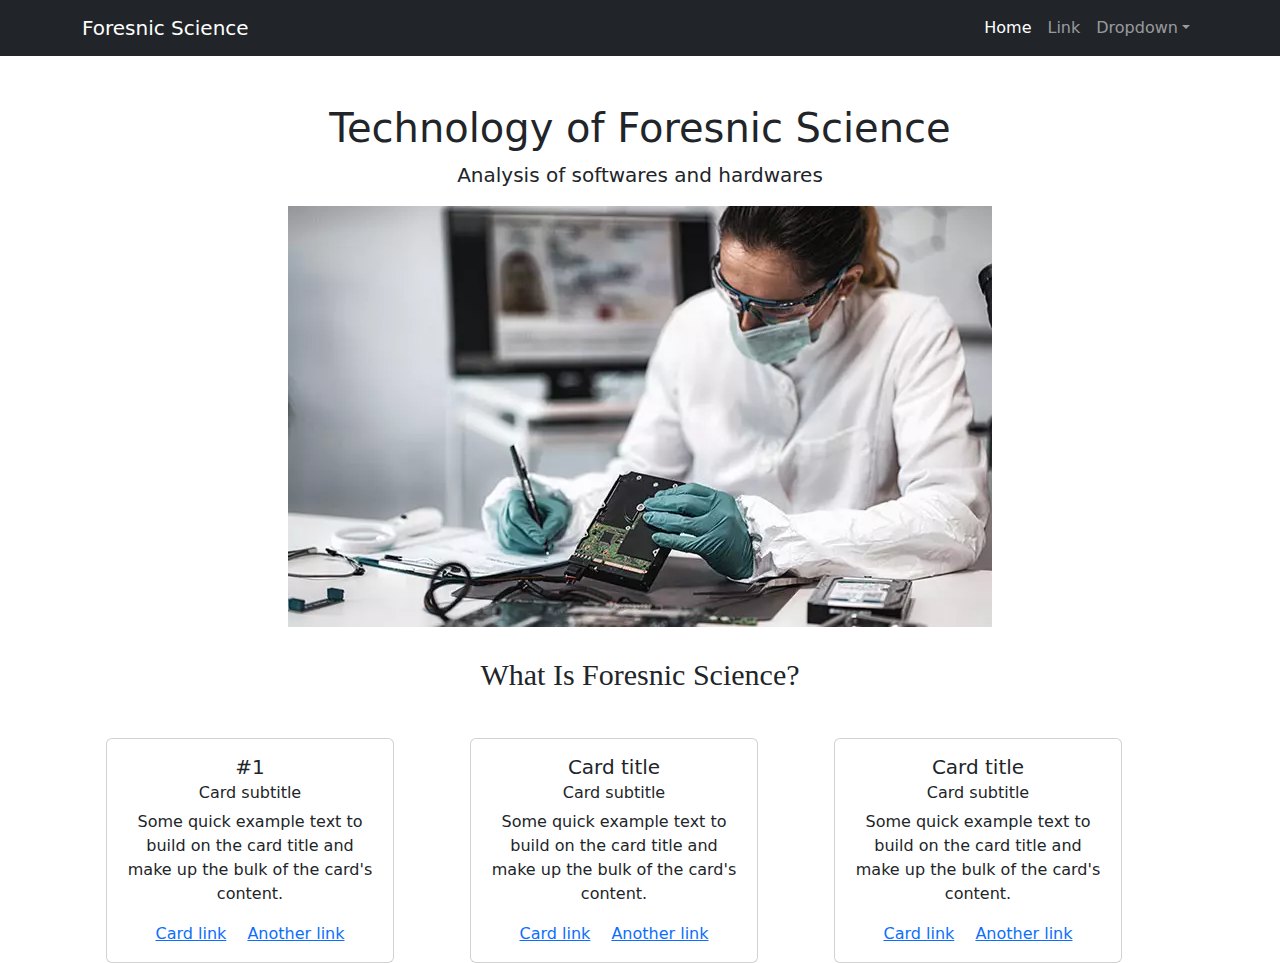
==== prep/startbootstrap-bare-gh-pages-project_page/index.html @ 5be8b62c "cards/img." ====
<!DOCTYPE html>
<html lang="en">
    <head>
        <meta charset="utf-8" />
        <meta name="viewport" content="width=device-width, initial-scale=1, shrink-to-fit=no" />
        <meta name="description" content="" />
        <meta name="author" content="" />
        <title>Technology of foresnic science</title>

        <!-- Favicon-->
        <link rel="icon" type="image/x-icon" href="assets/favicon.ico" />
        <!-- Core theme CSS (includes Bootstrap)-->
        <link href="css/styles.css" rel="stylesheet" />
    </head>
    <body>
        <!-- Responsive navbar-->
        <nav class="navbar navbar-expand-lg navbar-dark bg-dark">
            <div class="container">
                <a class="navbar-brand" href="#">Foresnic Science</a>
                <button class="navbar-toggler" type="button" data-bs-toggle="collapse" data-bs-target="#navbarSupportedContent" aria-controls="navbarSupportedContent" aria-expanded="false" aria-label="Toggle navigation"><span class="navbar-toggler-icon"></span></button>
                <div class="collapse navbar-collapse" id="navbarSupportedContent">
                    <ul class="navbar-nav ms-auto mb-2 mb-lg-0">
                        <li class="nav-item"><a class="nav-link active" aria-current="page" href="#">Home</a></li>
                        <li class="nav-item"><a class="nav-link" href="#">Link</a></li>
                        <li class="nav-item dropdown">
                            <a class="nav-link dropdown-toggle" id="navbarDropdown" href="#" role="button" data-bs-toggle="dropdown" aria-expanded="false">Dropdown</a>
                            <ul class="dropdown-menu dropdown-menu-end" aria-labelledby="navbarDropdown">
                                <li><a class="dropdown-item" href="#">Action</a></li>
                                <li><a class="dropdown-item" href="#">Another action</a></li>
                                <li><hr class="dropdown-divider" /></li>
                                <li><a class="dropdown-item" href="#">Something else here</a></li>
                            </ul>
                        </li>
                    </ul>
                </div>
            </div>
        </nav>




        <!-- Page content-->
        <div class="container">
            <div class="text-center mt-5">
                <h1 class="TITLE">Technology of Foresnic Science</h1>
                <p class="lead">Analysis of softwares and hardwares</p>
                 <!--Content-->
    <img class="ScienceImage1" src= "assets/sciencce1.webp" alt="science">

    <p class="Context">What Is Foresnic Science?</p>
                     <div class="container-fluid">
                        <div class="container">
                            <div class="row">

                                <div class="col-md-4">
                                        <!--card1-->
                                    <div class="card" style="width: 18rem;">
                                        <div class="card-body">
                                          <h5 class="card-title">#1</h5>
                                          <h6 class="card-subtitle mb-2 text-body-secondary">Card subtitle</h6>
                                          <p class="card-text">Some quick example text to build on the card title and make up the bulk of the card's content.</p>
                                          <a href="#" class="card-link">Card link</a>
                                          <a href="#" class="card-link">Another link</a>
                                        </div>
                                      </div>
                                </div class="col-md-4">

                                <div class="col-md-4">
                                    <!--card2-->
                                <div class="card" style="width: 18rem;">
                                    <div class="card-body">
                                      <h5 class="card-title">Card title</h5>
                                      <h6 class="card-subtitle mb-2 text-body-secondary">Card subtitle</h6>
                                      <p class="card-text">Some quick example text to build on the card title and make up the bulk of the card's content.</p>
                                      <a href="#" class="card-link">Card link</a>
                                      <a href="#" class="card-link">Another link</a>
                                    </div>
                                  </div>
                            </div class="col-md-4">

                            <div class="col-md-4">
                                <!--card3-->
                            <div class="card" style="width: 18rem;">
                                <div class="card-body">
                                  <h5 class="card-title">Card title</h5>
                                  <h6 class="card-subtitle mb-2 text-body-secondary">Card subtitle</h6>
                                  <p class="card-text">Some quick example text to build on the card title and make up the bulk of the card's content.</p>
                                  <a href="#" class="card-link">Card link</a>
                                  <a href="#" class="card-link">Another link</a>
                                </div>
                              </div>
                        </div class="col-md-4">

                            </div class="row">
                        </div class="container">
                     </div class="container-fluid">

            </div>
        </div>
        <!-- Bootstrap core JS-->
        <script src="https://cdn.jsdelivr.net/npm/bootstrap@5.2.3/dist/js/bootstrap.bundle.min.js"></script>
        <!-- Core theme JS-->
        <script src="js/scripts.js"></script>
    </body>
</html>
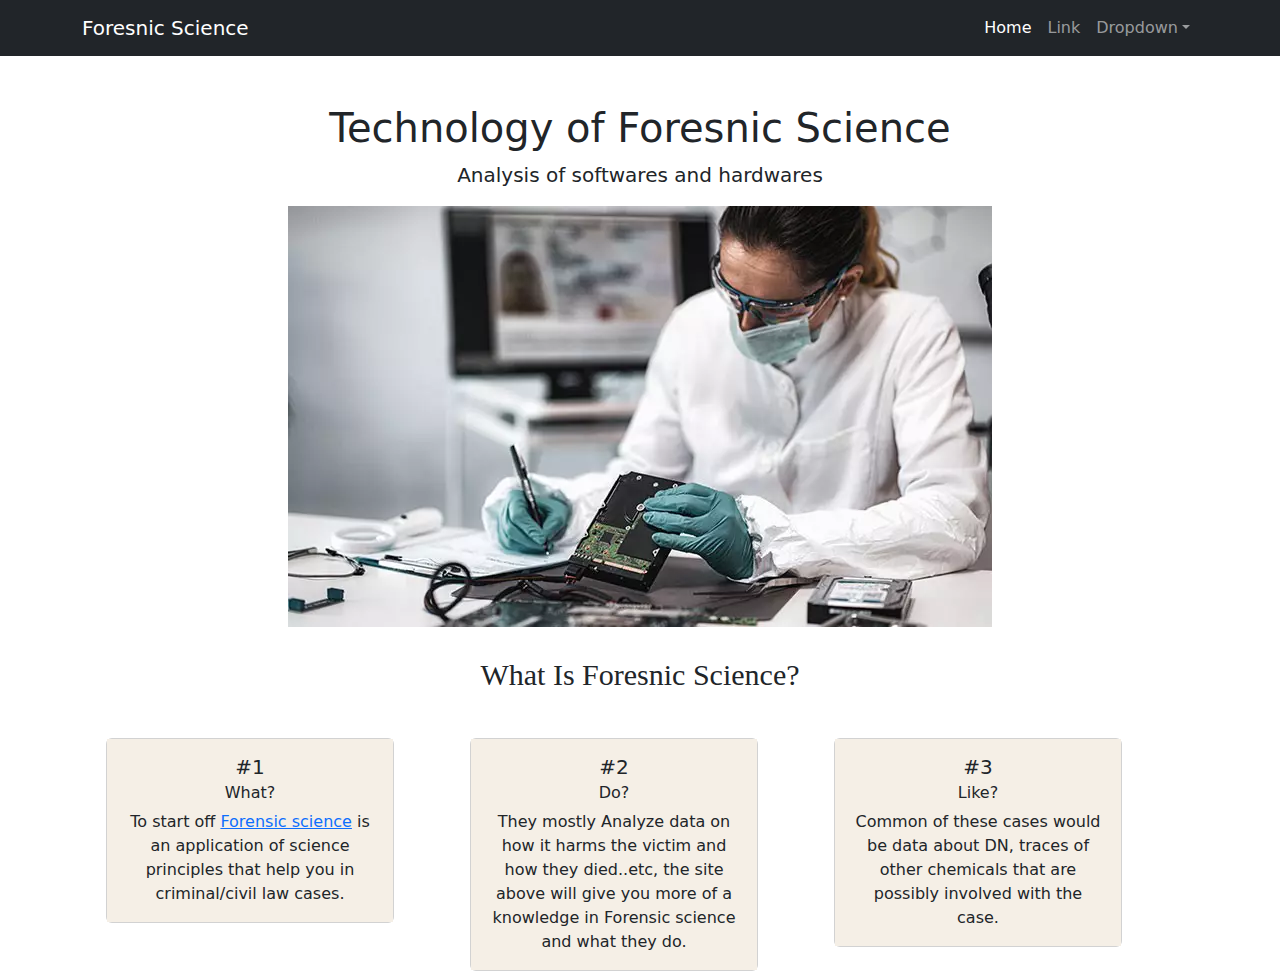
==== commit 814369cf: "cards done." ====
--- a/prep/startbootstrap-bare-gh-pages-project_page/index.html
+++ b/prep/startbootstrap-bare-gh-pages-project_page/index.html
@@ -57,10 +57,9 @@
                                     <div class="card" style="width: 18rem;">
                                         <div class="card-body">
                                           <h5 class="card-title">#1</h5>
-                                          <h6 class="card-subtitle mb-2 text-body-secondary">Card subtitle</h6>
-                                          <p class="card-text">Some quick example text to build on the card title and make up the bulk of the card's content.</p>
-                                          <a href="#" class="card-link">Card link</a>
-                                          <a href="#" class="card-link">Another link</a>
+                                          <h6 class="card-subtitle mb-2 text-body-secondary">What?</h6>
+                                          <p class="card-text">To start off <a href="https://www.justice.gov/olp/forensic-science#:~:text=of%20Professional%20Responsibility-,About,an%20innocent%20person%20from%20suspicion" class="Foresnic science-link">Forensic science</a> is an application of science principles that help you in criminal/civil law cases.
+                                          </p>
                                         </div>
                                       </div>
                                 </div class="col-md-4">
@@ -69,11 +68,12 @@
                                     <!--card2-->
                                 <div class="card" style="width: 18rem;">
                                     <div class="card-body">
-                                      <h5 class="card-title">Card title</h5>
-                                      <h6 class="card-subtitle mb-2 text-body-secondary">Card subtitle</h6>
-                                      <p class="card-text">Some quick example text to build on the card title and make up the bulk of the card's content.</p>
-                                      <a href="#" class="card-link">Card link</a>
-                                      <a href="#" class="card-link">Another link</a>
+                                      <h5 class="card-title">#2</h5>
+                                      <h6 class="card-subtitle mb-2 text-body-secondary">Do?</h6>
+
+                                      <p class="card-text">They mostly Analyze data on how it harms the victim and how they died..etc, the site above will give you more of a knowledge in Forensic science and what they do.
+                                      </p>
+
                                     </div>
                                   </div>
                             </div class="col-md-4">
@@ -82,11 +82,11 @@
                                 <!--card3-->
                             <div class="card" style="width: 18rem;">
                                 <div class="card-body">
-                                  <h5 class="card-title">Card title</h5>
-                                  <h6 class="card-subtitle mb-2 text-body-secondary">Card subtitle</h6>
-                                  <p class="card-text">Some quick example text to build on the card title and make up the bulk of the card's content.</p>
-                                  <a href="#" class="card-link">Card link</a>
-                                  <a href="#" class="card-link">Another link</a>
+                                  <h5 class="card-title">#3</h5>
+                                  <h6 class="card-subtitle mb-2 text-body-secondary">Like?</h6>
+                                  <p class="card-text">Common of these cases would be data about DN, traces of other chemicals that are possibly involved with the case.
+                                  </p>
+
                                 </div>
                               </div>
                         </div class="col-md-4">
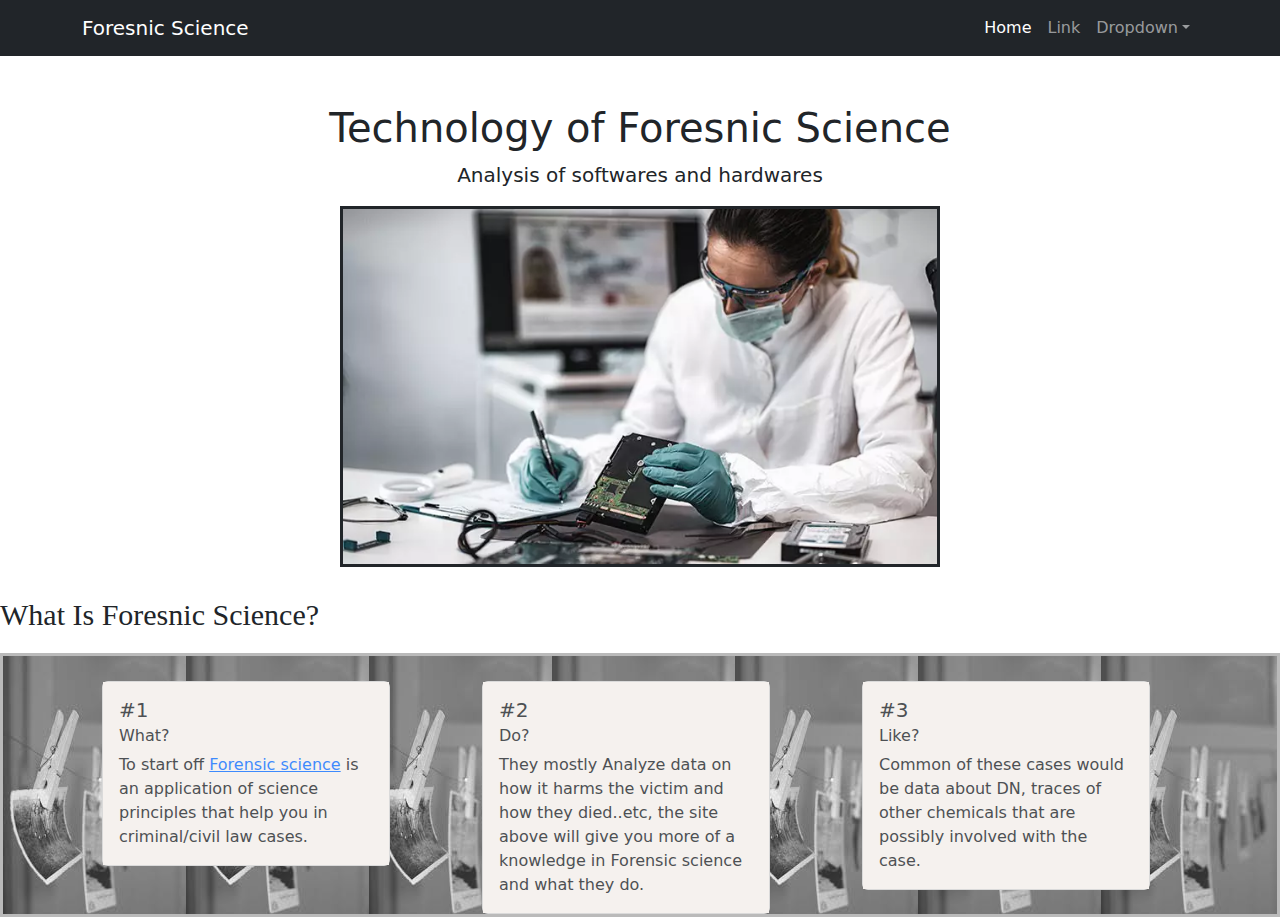
==== commit 7d360f01: "little mixes." ====
--- a/prep/startbootstrap-bare-gh-pages-project_page/index.html
+++ b/prep/startbootstrap-bare-gh-pages-project_page/index.html
@@ -40,19 +40,26 @@
 
 
         <!-- Page content-->
-        <div class="container">
-            <div class="text-center mt-5">
-                <h1 class="TITLE">Technology of Foresnic Science</h1>
-                <p class="lead">Analysis of softwares and hardwares</p>
-                 <!--Content-->
-    <img class="ScienceImage1" src= "assets/sciencce1.webp" alt="science">
+<div class="container">
+    <div class="text-center mt-5">
 
+        <h1 class="TITLE">Technology of Foresnic Science</h1>
+        <p class="lead">Analysis of softwares and hardwares</p>
+           <div class= "title-Image">
+              <img class="ScienceImage1" src= "assets/sciencce1.webp" alt="science">
+           </div>
+
+    </div>
+</div>
+        </div>
     <p class="Context">What Is Foresnic Science?</p>
-                     <div class="container-fluid">
+
+    <!--Content-->
+                     <div class="container-fluid1">
                         <div class="container">
                             <div class="row">
+                                <div class="col-md-4">
 
-                                <div class="col-md-4">
                                         <!--card1-->
                                     <div class="card" style="width: 18rem;">
                                         <div class="card-body">
@@ -64,6 +71,7 @@
                                       </div>
                                 </div class="col-md-4">
 
+
                                 <div class="col-md-4">
                                     <!--card2-->
                                 <div class="card" style="width: 18rem;">
@@ -73,9 +81,9 @@
 
                                       <p class="card-text">They mostly Analyze data on how it harms the victim and how they died..etc, the site above will give you more of a knowledge in Forensic science and what they do.
                                       </p>
-
                                     </div>
                                   </div>
+
                             </div class="col-md-4">
 
                             <div class="col-md-4">
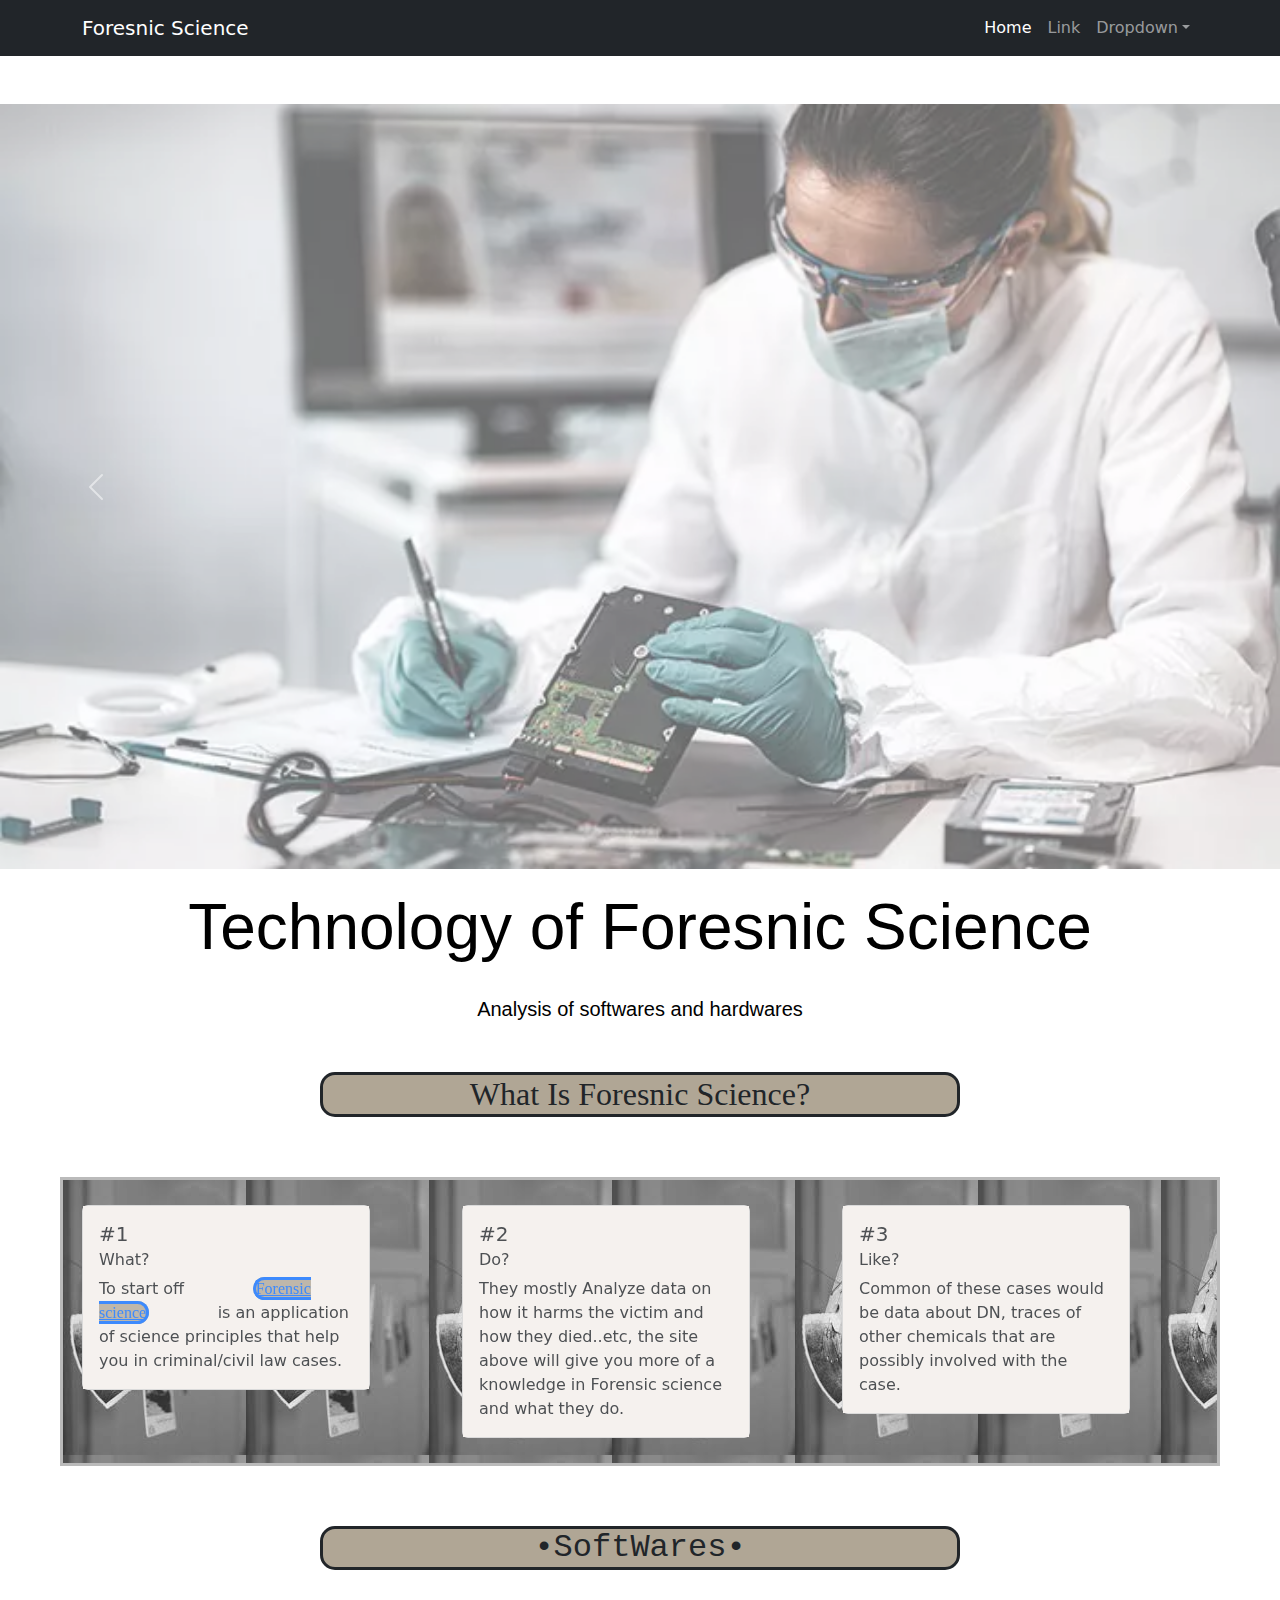
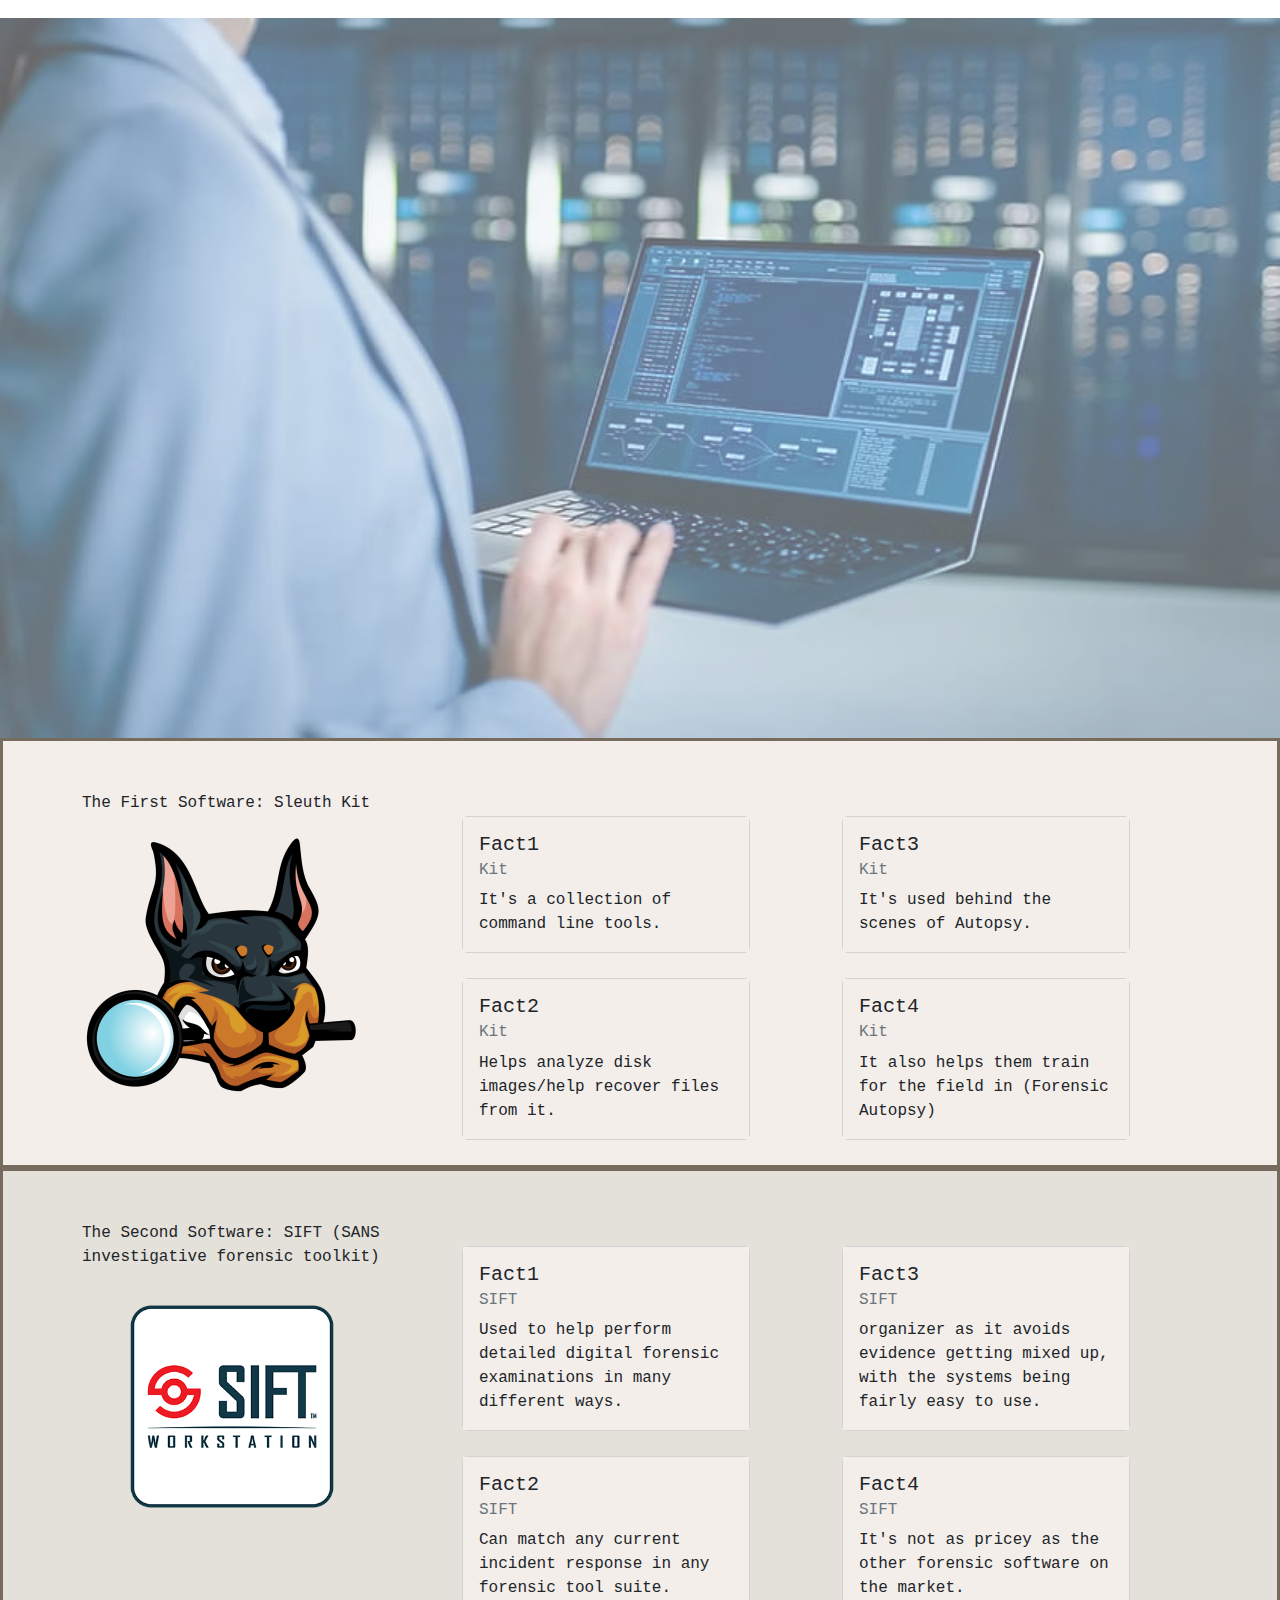
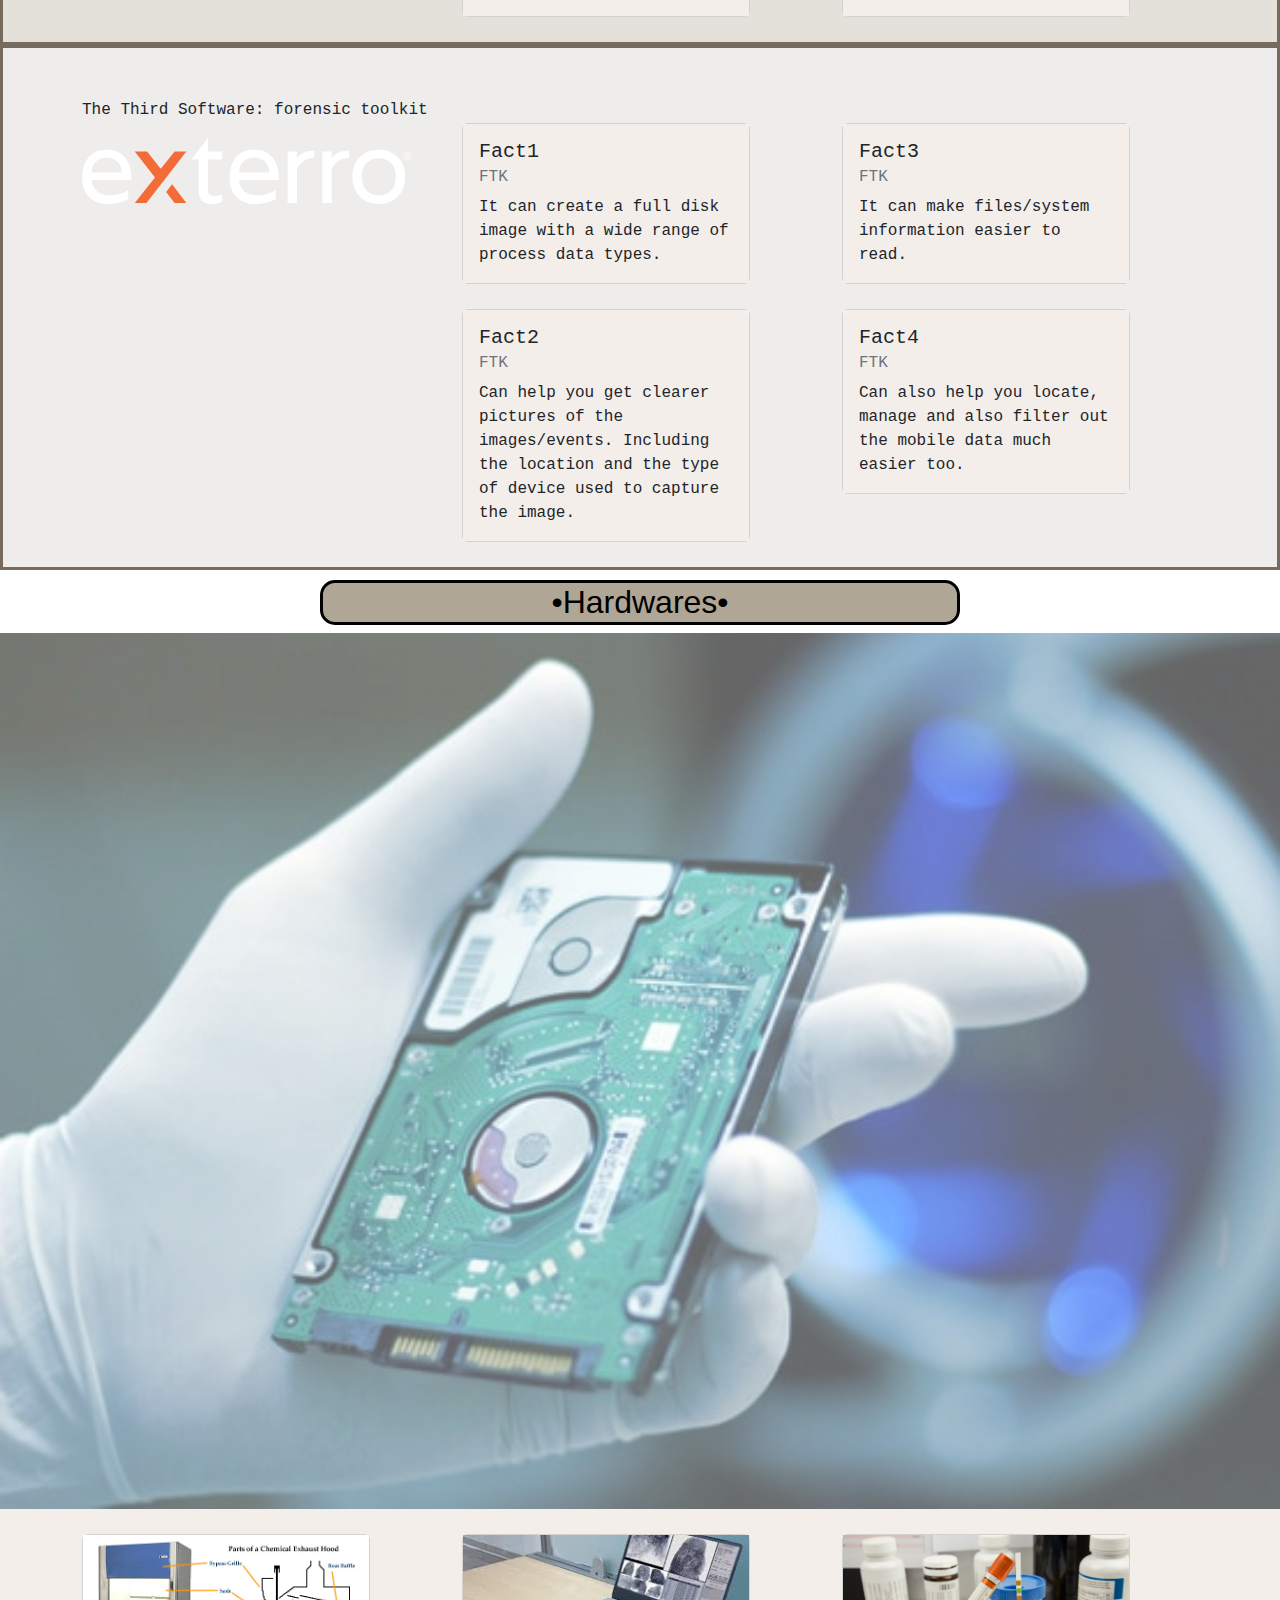
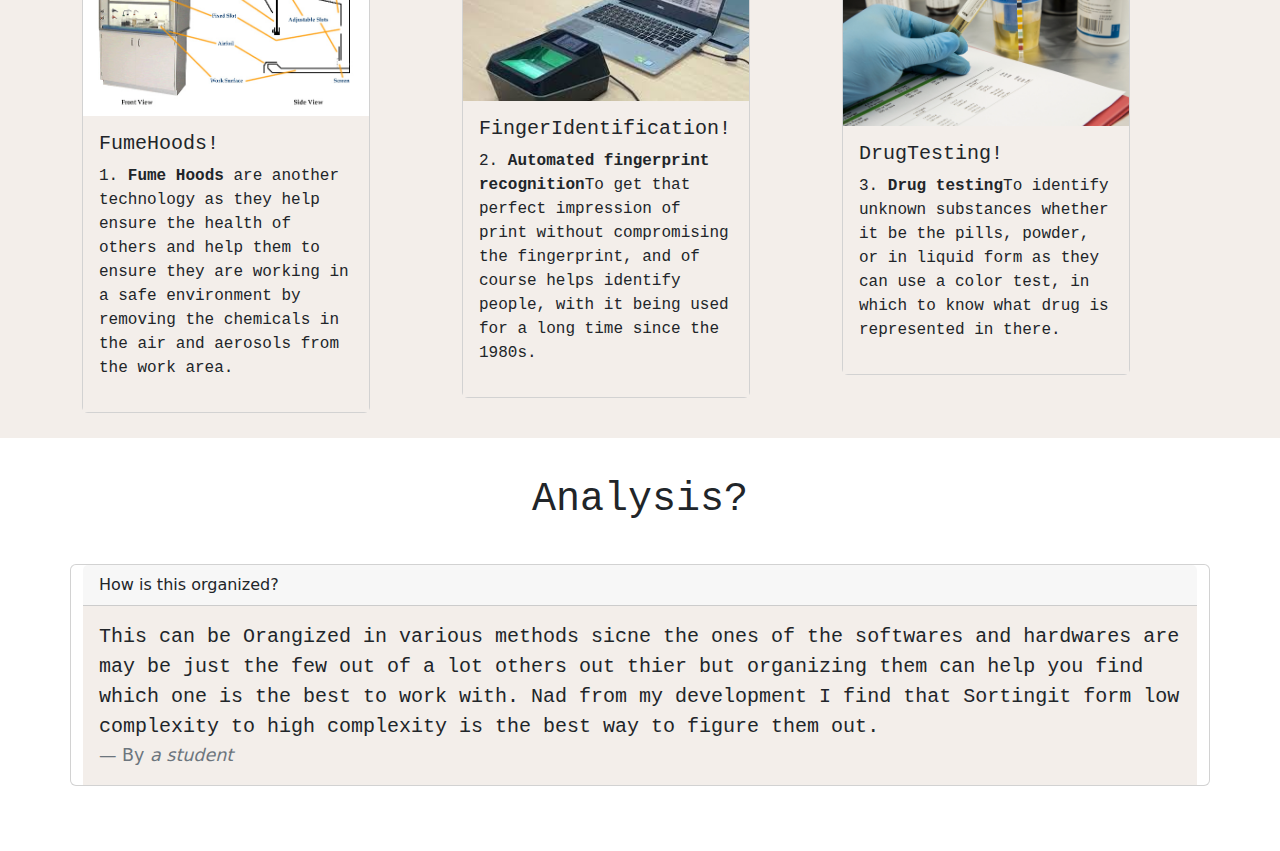
==== commit bbe6f3cf: "finished?" ====
--- a/prep/startbootstrap-bare-gh-pages-project_page/index.html
+++ b/prep/startbootstrap-bare-gh-pages-project_page/index.html
@@ -5,8 +5,6 @@
         <meta name="viewport" content="width=device-width, initial-scale=1, shrink-to-fit=no" />
         <meta name="description" content="" />
         <meta name="author" content="" />
-        <title>Technology of foresnic science</title>
-
         <!-- Favicon-->
         <link rel="icon" type="image/x-icon" href="assets/favicon.ico" />
         <!-- Core theme CSS (includes Bootstrap)-->
@@ -25,8 +23,8 @@
                         <li class="nav-item dropdown">
                             <a class="nav-link dropdown-toggle" id="navbarDropdown" href="#" role="button" data-bs-toggle="dropdown" aria-expanded="false">Dropdown</a>
                             <ul class="dropdown-menu dropdown-menu-end" aria-labelledby="navbarDropdown">
-                                <li><a class="dropdown-item" href="#">Action</a></li>
-                                <li><a class="dropdown-item" href="#">Another action</a></li>
+                                <li><a class="dropdown-item" href="#soft/hardware">Soft/Hardware</a></li>
+                                <li><a class="dropdown-item" href="#DO?">Context</a></li>
                                 <li><hr class="dropdown-divider" /></li>
                                 <li><a class="dropdown-item" href="#">Something else here</a></li>
                             </ul>
@@ -36,24 +34,45 @@
             </div>
         </nav>
 
-
-
-
         <!-- Page content-->
-<div class="container">
-    <div class="text-center mt-5">
-
-        <h1 class="TITLE">Technology of Foresnic Science</h1>
+
+  <!--Image-->
+  <div class="text-center mt-5">
+
+    <div id="carouselExampleInterval" class="carousel slide" data-bs-ride="carousel">
+        <div class="carousel-inner">
+          <div class="carousel-item active" data-bs-interval="10000">
+            <img src="assets/sciencce1.webp" class="image1111" alt="science1">
+          </div>
+          <div class="carousel-item" data-bs-interval="2000">
+            <img src="assets/evidence.png" class="image1111" alt="evidence">
+          </div>
+          <div class="carousel-item">
+            <img src="assets/tools.png" class="image1111" alt="tools">
+          </div>
+        </div>
+        <button class="carousel-control-prev" type="button" data-bs-target="#carouselExampleInterval" data-bs-slide="prev">
+          <span class="carousel-control-prev-icon" aria-hidden="true"></span>
+          <span class="visually-hidden">Previous</span>
+        </button>
+        <button class="carousel-control-next" type="button" data-bs-target="#carouselExampleInterval" data-bs-slide="next">
+          <span class="carousel-control-next-icon" aria-hidden="true"></span>
+          <span class="visually-hidden">Next</span>
+        </button>
+      </div>
+</div class="text-center mt-5">
+
+<div class="container-fluid0.11">
+  <div class="container">
+        <h1 style="font-size:5vw" class="TITLE">Technology of Foresnic Science</h1>
         <p class="lead">Analysis of softwares and hardwares</p>
-           <div class= "title-Image">
-              <img class="ScienceImage1" src= "assets/sciencce1.webp" alt="science">
-           </div>
-
-    </div>
-</div>
-        </div>
-    <p class="Context">What Is Foresnic Science?</p>
-
+  </div class="container">
+</div class="container-fluid0.11">
+
+
+<div class="text-center mt-5">
+   <h2 class="Foresnic" id="DO?" >What Is Foresnic Science?</h2>
+</div class="text-center mt-5">
     <!--Content-->
                      <div class="container-fluid1">
                         <div class="container">
@@ -94,17 +113,241 @@
                                   <h6 class="card-subtitle mb-2 text-body-secondary">Like?</h6>
                                   <p class="card-text">Common of these cases would be data about DN, traces of other chemicals that are possibly involved with the case.
                                   </p>
-
                                 </div>
-                              </div>
+                            </div>
+
                         </div class="col-md-4">
 
-                            </div class="row">
-                        </div class="container">
-                     </div class="container-fluid">
-
-            </div>
-        </div>
+                     </div class="row">
+                </div class="container">
+            </div class="container-fluid1">
+
+<!--Software img slides-->
+<h2 class= "textsoft">•SoftWares•</h2>
+<div class="text-center mt-5">
+  <img src="assets/soft1.avif" class="image222" alt="soft1">
+</div class="text-center mt-5">
+
+<!--Software1-->
+<div class="container-fluid3">
+  <div class="container">
+       <div class="row">
+
+        <div class="col-md-4">
+              <p class="Firstlist">The First Software: Sleuth Kit</p>
+              <img src= "assets/kit.png" alt="Kit" class="Kitpng">
+        </div class="col-md-4">
+
+      <div class="col-md-4">
+        <div class="card" style="width: 18rem;">
+          <div class="card-body">
+            <h5 class="Title" id="CardofSoft" ">Fact1</h5>
+            <h6 class="card-subtitle mb-2 text-muted" id="CardofSoft" >Kit</h6>
+            <p class="card-text" id="CardofSoft" >It's a collection of command line tools.</p>
+          </div>
+        </div>
+
+        <div class="card" style="width: 18rem;">
+          <div class="card-body">
+            <h5 class="Title" id="CardofSoft" ">Fact2</h5>
+            <h6 class="card-subtitle mb-2 text-muted" id="CardofSoft" >Kit</h6>
+            <p class="card-text" id="CardofSoft" >Helps analyze disk images/help recover files from it.</p>
+          </div>
+        </div>
+      </div class="col-md-4">
+<!--Section2-->
+      <div class="col-md-4 id="secondsoft">
+        <div class="card" style="width: 18rem;">
+          <div class="card-body">
+            <h5 class="Title" id="CardofSoft" ">Fact3</h5>
+            <h6 class="card-subtitle mb-2 text-muted" id="CardofSoft" >Kit</h6>
+            <p class="card-text" id="CardofSoft" >It's used behind the scenes of Autopsy.</p>
+          </div>
+        </div>
+
+        <div class="card" style="width: 18rem;">
+          <div class="card-body">
+            <h5 class="Title" id="CardofSoft" ">Fact4</h5>
+            <h6 class="card-subtitle mb-2 text-muted" id="CardofSoft" >Kit</h6>
+            <p class="card-text" id="CardofSoft" >It also helps them train for the field in (Forensic Autopsy)</p>
+          </div>
+        </div>
+      </div class="col-md-4">
+
+
+               </div class="row">
+             </div class="container">
+          </div class="container-fluid3">
+
+<!--Software2-->
+<div class="container-fluid4">
+  <div class="container">
+       <div class="row">
+
+        <div class="col-md-4">
+              <p class="Firstlist">The Second Software: SIFT (SANS investigative forensic toolkit) </p>
+              <img src= "assets/SIFT.png" alt="SIFT" class="SIFTpng">
+        </div class="col-md-4">
+
+      <div class="col-md-4">
+        <div class="card" style="width: 18rem;">
+          <div class="card-body">
+            <h5 class="Title" id="CardofSoft" ">Fact1</h5>
+            <h6 class="card-subtitle mb-2 text-muted" id="CardofSoft" >SIFT</h6>
+            <p class="card-text" id="CardofSoft" >Used to help perform detailed digital forensic examinations in many different ways.</p>
+          </div>
+        </div>
+
+        <div class="card" style="width: 18rem;">
+          <div class="card-body">
+            <h5 class="Title" id="CardofSoft" ">Fact2</h5>
+            <h6 class="card-subtitle mb-2 text-muted" id="CardofSoft" >SIFT</h6>
+            <p class="card-text" id="CardofSoft" >Can match any current incident response in any forensic tool suite.</p>
+          </div>
+        </div>
+      </div class="col-md-4">
+<!--Section2-->
+      <div class="col-md-4 id="secondsoft">
+        <div class="card" style="width: 18rem;">
+          <div class="card-body">
+            <h5 class="Title" id="CardofSoft" ">Fact3</h5>
+            <h6 class="card-subtitle mb-2 text-muted" id="CardofSoft" >SIFT</h6>
+            <p class="card-text" id="CardofSoft" >organizer as it avoids evidence getting mixed up, with the systems being fairly easy to use.</p>
+          </div>
+        </div>
+
+        <div class="card" style="width: 18rem;">
+          <div class="card-body">
+            <h5 class="Title" id="CardofSoft" ">Fact4</h5>
+            <h6 class="card-subtitle mb-2 text-muted" id="CardofSoft" >SIFT</h6>
+            <p class="card-text" id="CardofSoft" >It's not as pricey as the other forensic software on the market.</p>
+          </div>
+        </div>
+      </div class="col-md-4">
+
+
+    </div class="row">
+  </div class="container">
+</div class="container-fluid4">
+
+
+        <!--Software3-->
+<div class="container-fluid5">
+  <div class="container">
+       <div class="row">
+
+        <div class="col-md-4">
+              <p class="Firstlist">The Third Software: forensic toolkit</p>
+              <img src= "assets/FTK.svg" alt="FTK" class="FTKsvg">
+        </div class="col-md-4">
+
+      <div class="col-md-4">
+        <div class="card" style="width: 18rem;">
+          <div class="card-body">
+            <h5 class="Title" id="CardofSoft" ">Fact1</h5>
+            <h6 class="card-subtitle mb-2 text-muted" id="CardofSoft" >FTK</h6>
+            <p class="card-text" id="CardofSoft" >It can create a full disk image with a wide range of process data types.</p>
+          </div>
+        </div>
+
+        <div class="card" style="width: 18rem;">
+          <div class="card-body">
+            <h5 class="Title" id="CardofSoft" ">Fact2</h5>
+            <h6 class="card-subtitle mb-2 text-muted" id="CardofSoft" >FTK</h6>
+            <p class="card-text" id="CardofSoft" >Can help you get clearer pictures of the images/events. Including the location and the type of device used to capture the image.</p>
+          </div>
+        </div>
+      </div class="col-md-4">
+<!--Section2-->
+      <div class="col-md-4 id="secondsoft">
+        <div class="card" style="width: 18rem;">
+          <div class="card-body">
+            <h5 class="Title" id="CardofSoft" ">Fact3</h5>
+            <h6 class="card-subtitle mb-2 text-muted" id="CardofSoft" >FTK</h6>
+            <p class="card-text" id="CardofSoft" >It can make files/system information easier to read.</p>
+          </div>
+        </div>
+
+        <div class="card" style="width: 18rem;">
+          <div class="card-body">
+            <h5 class="Title" id="CardofSoft" ">Fact4</h5>
+            <h6 class="card-subtitle mb-2 text-muted" id="CardofSoft" >FTK</h6>
+            <p class="card-text" id="CardofSoft" >Can also help you locate, manage and also filter out the mobile data much easier too.</p>
+          </div>
+        </div>
+      </div class="col-md-4">
+
+
+    </div class="row">
+  </div class="container">
+</div class="container-fluid5">
+
+<!--Software img slides-->
+<h2 class= "texthard">•Hardwares•</h2>
+<img src= "assets/hard2.jpg" alt="Hard2" class="Hard2">
+
+<div class="container-fluid6">
+  <div class="container">
+       <div class="row">
+
+<div class="col-md-4">
+ <div class="card" style="width: 18rem;">
+  <img src="assets/fume.jpg" class="Imgcard3" alt="fumehoods">
+  <div class="card-body">
+    <h5 class="FumeTXT">FumeHoods!</h5>
+    <p class="FumeTXT">1. <strong>Fume Hoods</strong> are another technology as they help ensure the health of others and help them to ensure they are working in a safe environment by removing the chemicals in the air and aerosols from the work area.</p>
+  </div>
+</div>
+</div class="col-md-4">
+
+<div class="col-md-4">
+  <div class="card" style="width: 18rem;">
+   <img src="assets/finger.jpeg" class="Imgcard3" alt="Finger">
+   <div class="card-body">
+     <h5 class="TXT">FingerIdentification!</h5>
+     <p class="TXT">2. <strong>Automated fingerprint recognition</strong>To get that perfect impression of print without compromising the fingerprint, and of course helps identify people, with it being used for a long time since the 1980s.</p>
+   </div>
+ </div>
+ </div class="col-md-4">
+
+
+ <div class="col-md-4">
+  <div class="card" style="width: 18rem;">
+   <img src="assets/drug.jpeg" class="Imgcard3" alt="Drugimg">
+   <div class="card-body">
+     <h5 class="DrugTXT">DrugTesting!</h5>
+     <p class="DrugTXT">3. <strong>Drug testing</strong>To identify unknown substances whether it be the pills, powder, or in liquid form as they can use a color test, in which to know what drug is represented in there.</p>
+   </div>
+ </div>
+ </div class="col-md-4">
+
+</div class="row">
+</div class="container">
+  </div class="container-fluid6">
+
+  <!--analysis-->
+  <h1 class="Organize">Analysis?</h1>
+
+  <div class="container-fluid7">
+    <div class="container">
+         <div class="row">
+
+  <div class="card">
+    <div class="card-header">
+      How is this organized?
+    </div>
+    <div class="card-body">
+      <blockquote class="blockquote mb-0">
+        <p class="TXTend">This can be Orangized in various methods sicne the ones of the softwares and hardwares are may be just the few out of a lot others out thier but organizing them can help you find which one is the best to work with. Nad from my development I find that Sortingit form low complexity to high complexity is the best way to figure them out.</p>
+        <footer class="blockquote-footer">By <cite title="Source Title">a student</cite></footer>
+      </blockquote>
+    </div>
+  </div>
+
+</div class="row">
+</div class="container">
+  </div class="container-fluid7">
+
         <!-- Bootstrap core JS-->
         <script src="https://cdn.jsdelivr.net/npm/bootstrap@5.2.3/dist/js/bootstrap.bundle.min.js"></script>
         <!-- Core theme JS-->
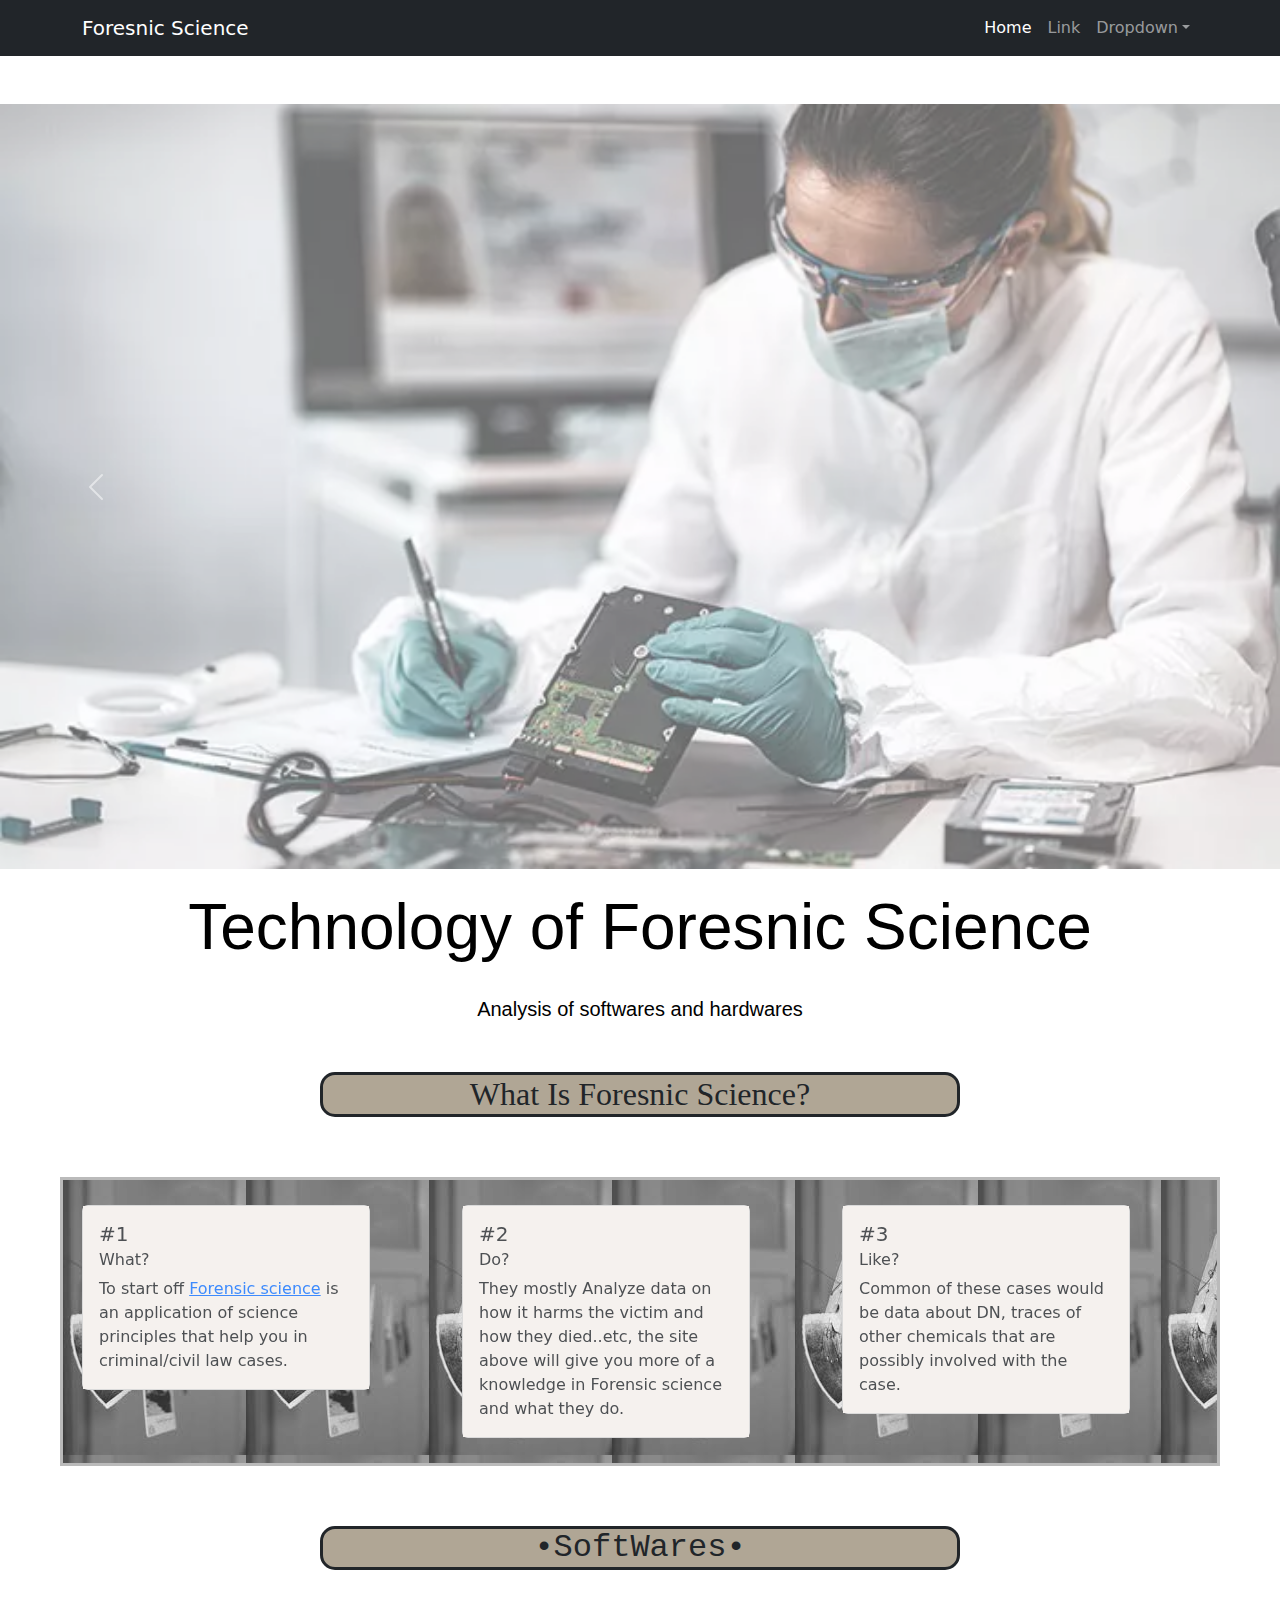
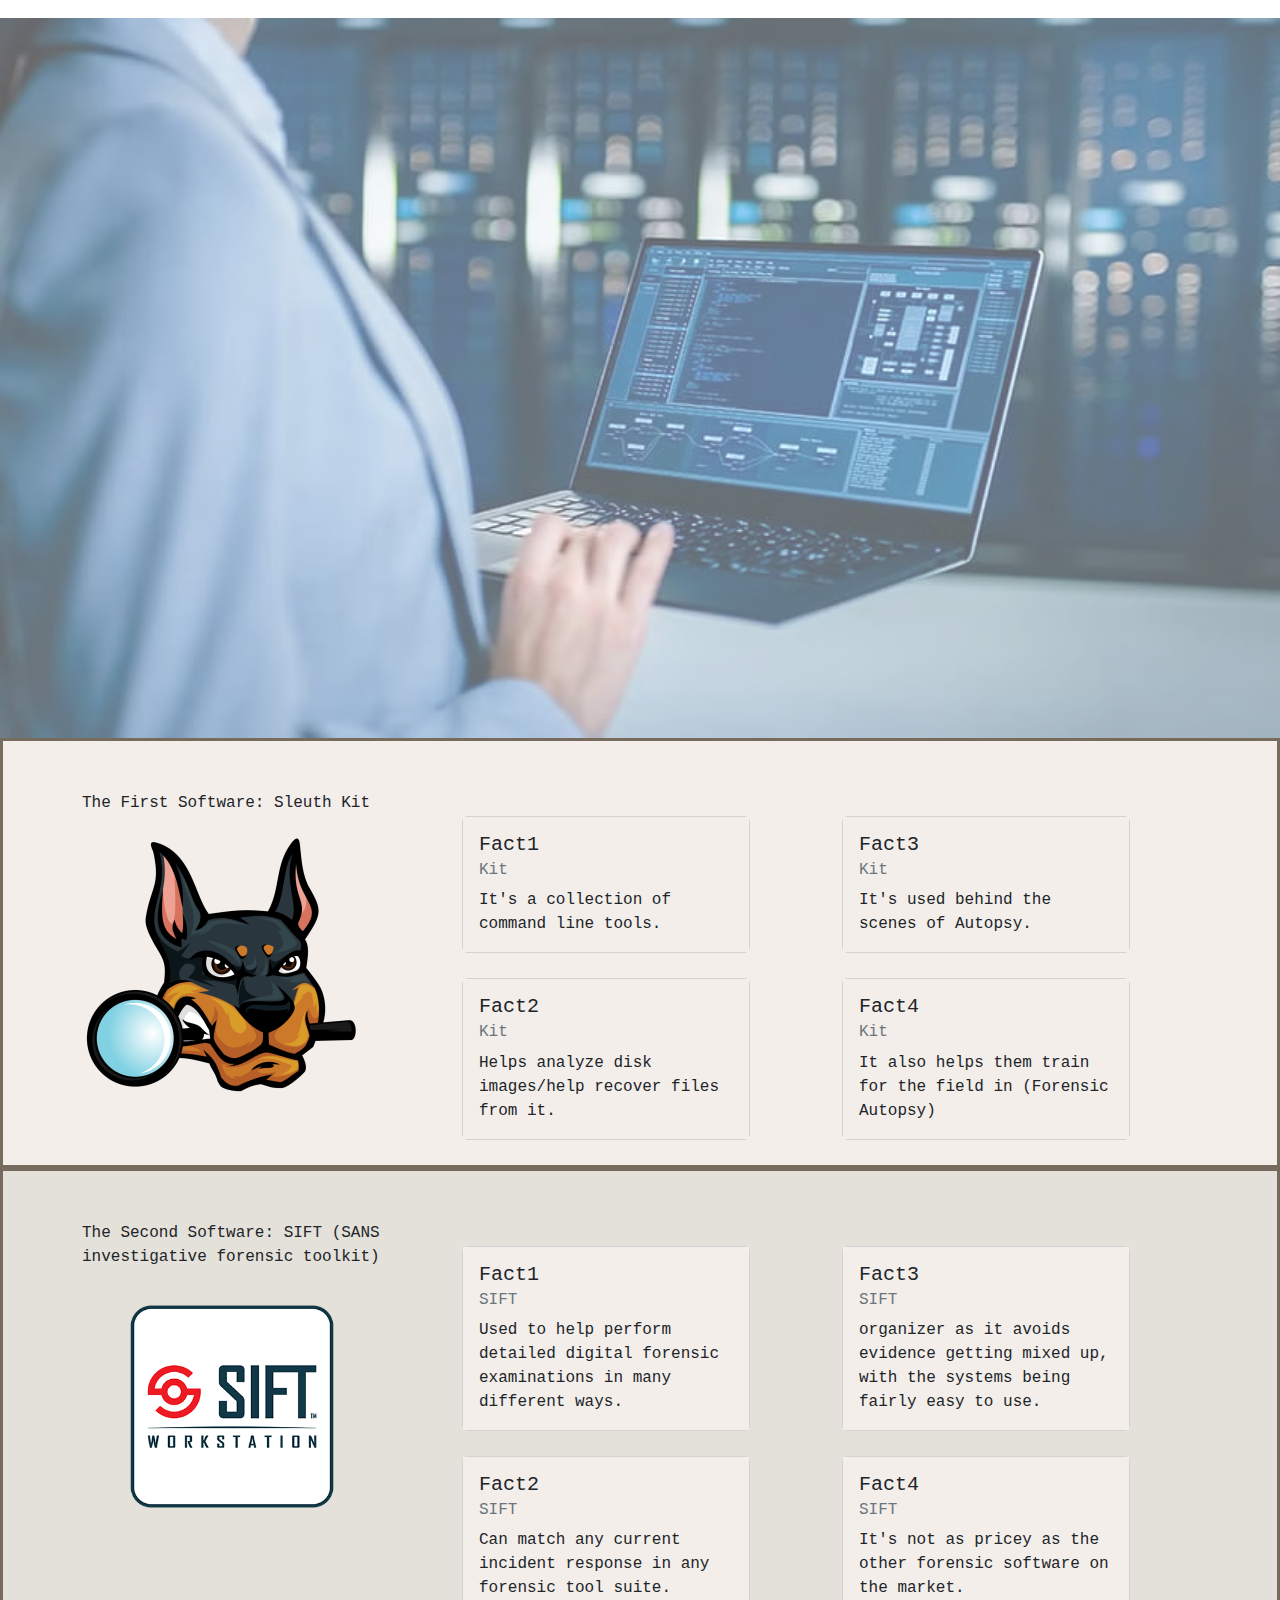
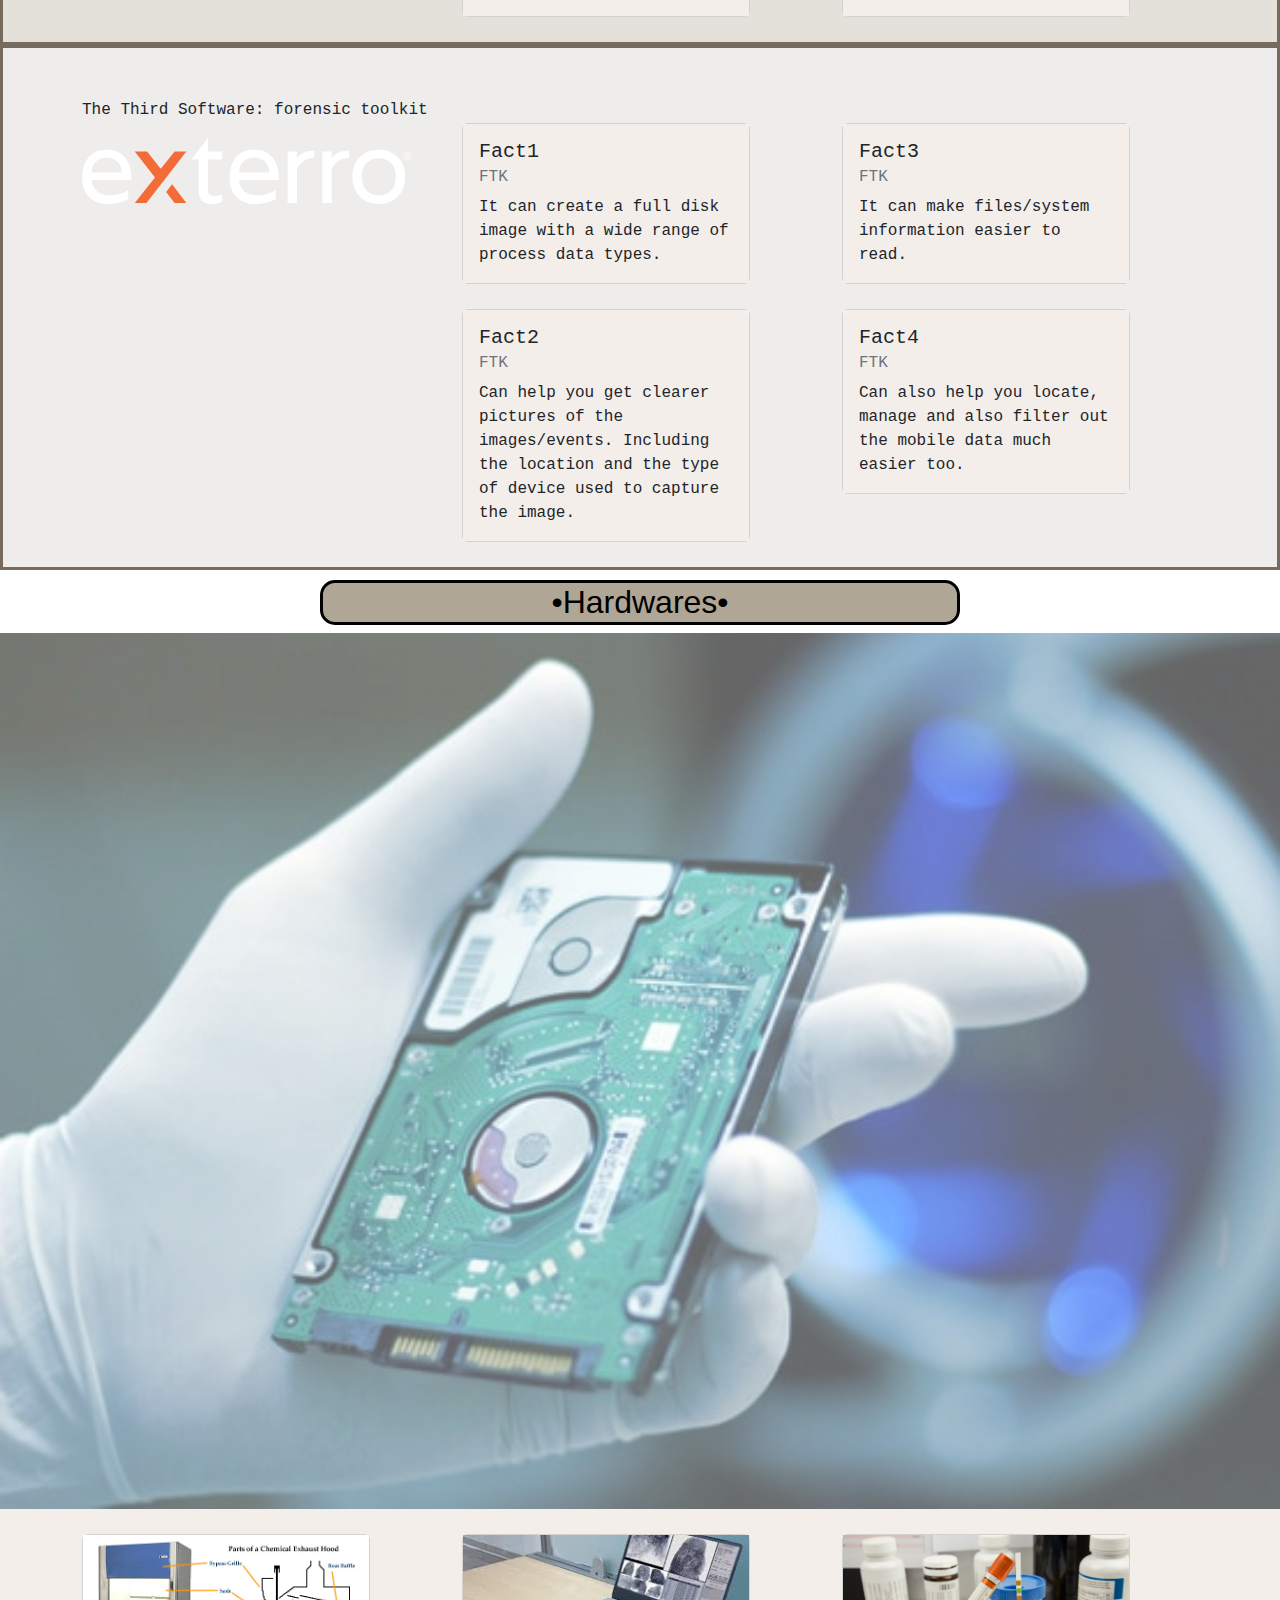
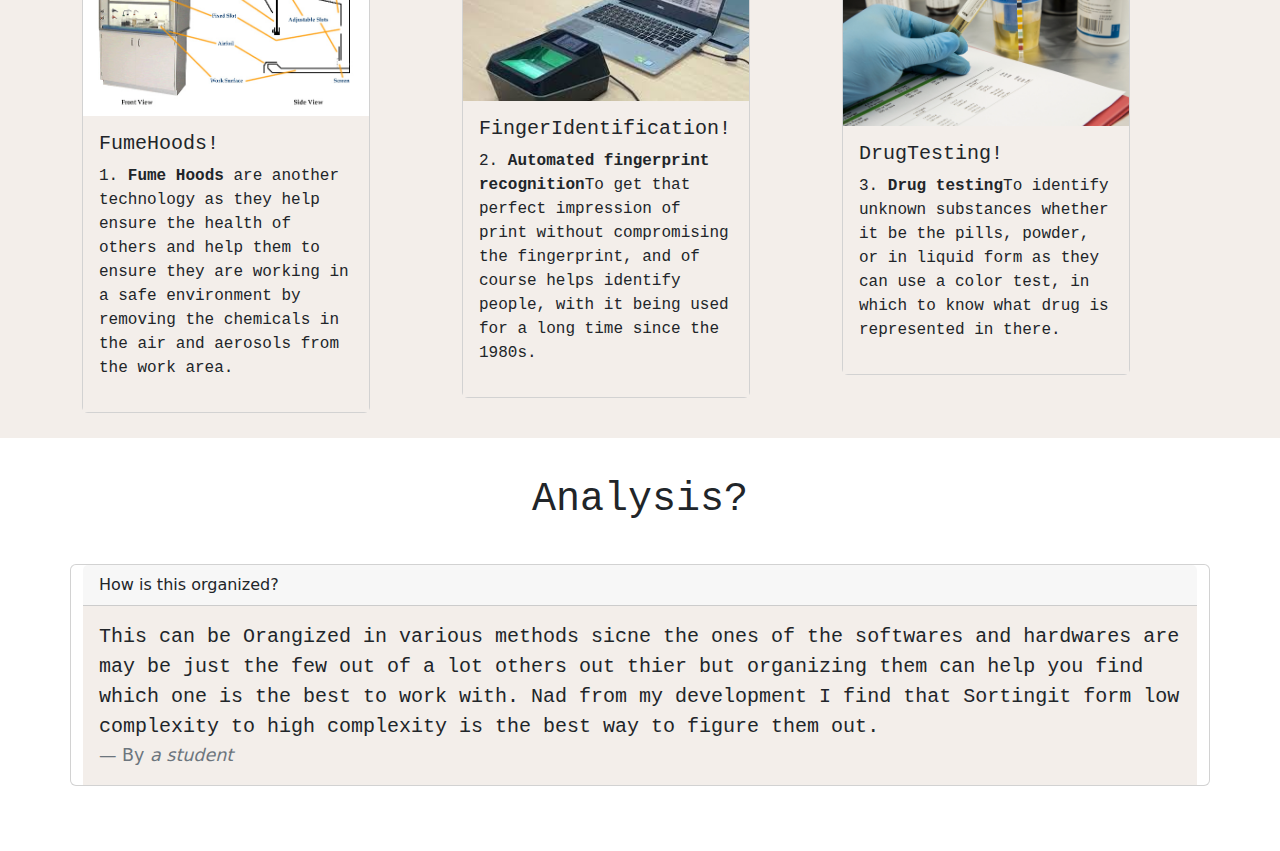
==== commit 60f1bec0: "finished." ====
--- a/prep/startbootstrap-bare-gh-pages-project_page/index.html
+++ b/prep/startbootstrap-bare-gh-pages-project_page/index.html
@@ -6,7 +6,7 @@
         <meta name="description" content="" />
         <meta name="author" content="" />
         <!-- Favicon-->
-        <link rel="icon" type="image/x-icon" href="assets/favicon.ico" />
+        <link rel="icon" type="image/x-icon" href="assets.img/favicon.ico" />
         <!-- Core theme CSS (includes Bootstrap)-->
         <link href="css/styles.css" rel="stylesheet" />
     </head>
@@ -42,13 +42,13 @@
     <div id="carouselExampleInterval" class="carousel slide" data-bs-ride="carousel">
         <div class="carousel-inner">
           <div class="carousel-item active" data-bs-interval="10000">
-            <img src="assets/sciencce1.webp" class="image1111" alt="science1">
+            <img src="assets.img/sciencce1.webp" class="image1111" alt="science1">
           </div>
           <div class="carousel-item" data-bs-interval="2000">
-            <img src="assets/evidence.png" class="image1111" alt="evidence">
+            <img src="assets.img/evidence.png" class="image1111" alt="evidence">
           </div>
           <div class="carousel-item">
-            <img src="assets/tools.png" class="image1111" alt="tools">
+            <img src="assets.img/tools.png" class="image1111" alt="tools">
           </div>
         </div>
         <button class="carousel-control-prev" type="button" data-bs-target="#carouselExampleInterval" data-bs-slide="prev">
@@ -84,7 +84,7 @@
                                         <div class="card-body">
                                           <h5 class="card-title">#1</h5>
                                           <h6 class="card-subtitle mb-2 text-body-secondary">What?</h6>
-                                          <p class="card-text">To start off <a href="https://www.justice.gov/olp/forensic-science#:~:text=of%20Professional%20Responsibility-,About,an%20innocent%20person%20from%20suspicion" class="Foresnic science-link">Forensic science</a> is an application of science principles that help you in criminal/civil law cases.
+                                          <p class="card-text">To start off <a href="https://www.justice.gov/olp/forensic-science#:~:text=of%20Professional%20Responsibility-,About,an%20innocent%20person%20from%20suspicion" class="Foresnicscience-link">Forensic science</a> is an application of science principles that help you in criminal/civil law cases.
                                           </p>
                                         </div>
                                       </div>
@@ -125,7 +125,7 @@
 <!--Software img slides-->
 <h2 class= "textsoft">•SoftWares•</h2>
 <div class="text-center mt-5">
-  <img src="assets/soft1.avif" class="image222" alt="soft1">
+  <img src="assets.img/soft1.avif" class="image222" alt="soft1">
 </div class="text-center mt-5">
 
 <!--Software1-->
@@ -135,7 +135,7 @@
 
         <div class="col-md-4">
               <p class="Firstlist">The First Software: Sleuth Kit</p>
-              <img src= "assets/kit.png" alt="Kit" class="Kitpng">
+              <img src= "assets.img/kit.png" alt="Kit" class="Kitpng">
         </div class="col-md-4">
 
       <div class="col-md-4">
@@ -186,7 +186,7 @@
 
         <div class="col-md-4">
               <p class="Firstlist">The Second Software: SIFT (SANS investigative forensic toolkit) </p>
-              <img src= "assets/SIFT.png" alt="SIFT" class="SIFTpng">
+              <img src= "assets.img/SIFT.png" alt="SIFT" class="SIFTpng">
         </div class="col-md-4">
 
       <div class="col-md-4">
@@ -238,7 +238,7 @@
 
         <div class="col-md-4">
               <p class="Firstlist">The Third Software: forensic toolkit</p>
-              <img src= "assets/FTK.svg" alt="FTK" class="FTKsvg">
+              <img src= "assets.img/FTK.svg" alt="FTK" class="FTKsvg">
         </div class="col-md-4">
 
       <div class="col-md-4">
@@ -284,7 +284,7 @@
 
 <!--Software img slides-->
 <h2 class= "texthard">•Hardwares•</h2>
-<img src= "assets/hard2.jpg" alt="Hard2" class="Hard2">
+<img src= "assets.img/hard2.jpg" alt="Hard2" class="Hard2">
 
 <div class="container-fluid6">
   <div class="container">
@@ -292,7 +292,7 @@
 
 <div class="col-md-4">
  <div class="card" style="width: 18rem;">
-  <img src="assets/fume.jpg" class="Imgcard3" alt="fumehoods">
+  <img src="assets.img/fume.jpg" class="Imgcard3" alt="fumehoods">
   <div class="card-body">
     <h5 class="FumeTXT">FumeHoods!</h5>
     <p class="FumeTXT">1. <strong>Fume Hoods</strong> are another technology as they help ensure the health of others and help them to ensure they are working in a safe environment by removing the chemicals in the air and aerosols from the work area.</p>
@@ -302,7 +302,7 @@
 
 <div class="col-md-4">
   <div class="card" style="width: 18rem;">
-   <img src="assets/finger.jpeg" class="Imgcard3" alt="Finger">
+   <img src="assets.img/finger.jpeg" class="Imgcard3" alt="Finger">
    <div class="card-body">
      <h5 class="TXT">FingerIdentification!</h5>
      <p class="TXT">2. <strong>Automated fingerprint recognition</strong>To get that perfect impression of print without compromising the fingerprint, and of course helps identify people, with it being used for a long time since the 1980s.</p>
@@ -313,7 +313,7 @@
 
  <div class="col-md-4">
   <div class="card" style="width: 18rem;">
-   <img src="assets/drug.jpeg" class="Imgcard3" alt="Drugimg">
+   <img src="assets.img/drug.jpeg" class="Imgcard3" alt="Drugimg">
    <div class="card-body">
      <h5 class="DrugTXT">DrugTesting!</h5>
      <p class="DrugTXT">3. <strong>Drug testing</strong>To identify unknown substances whether it be the pills, powder, or in liquid form as they can use a color test, in which to know what drug is represented in there.</p>
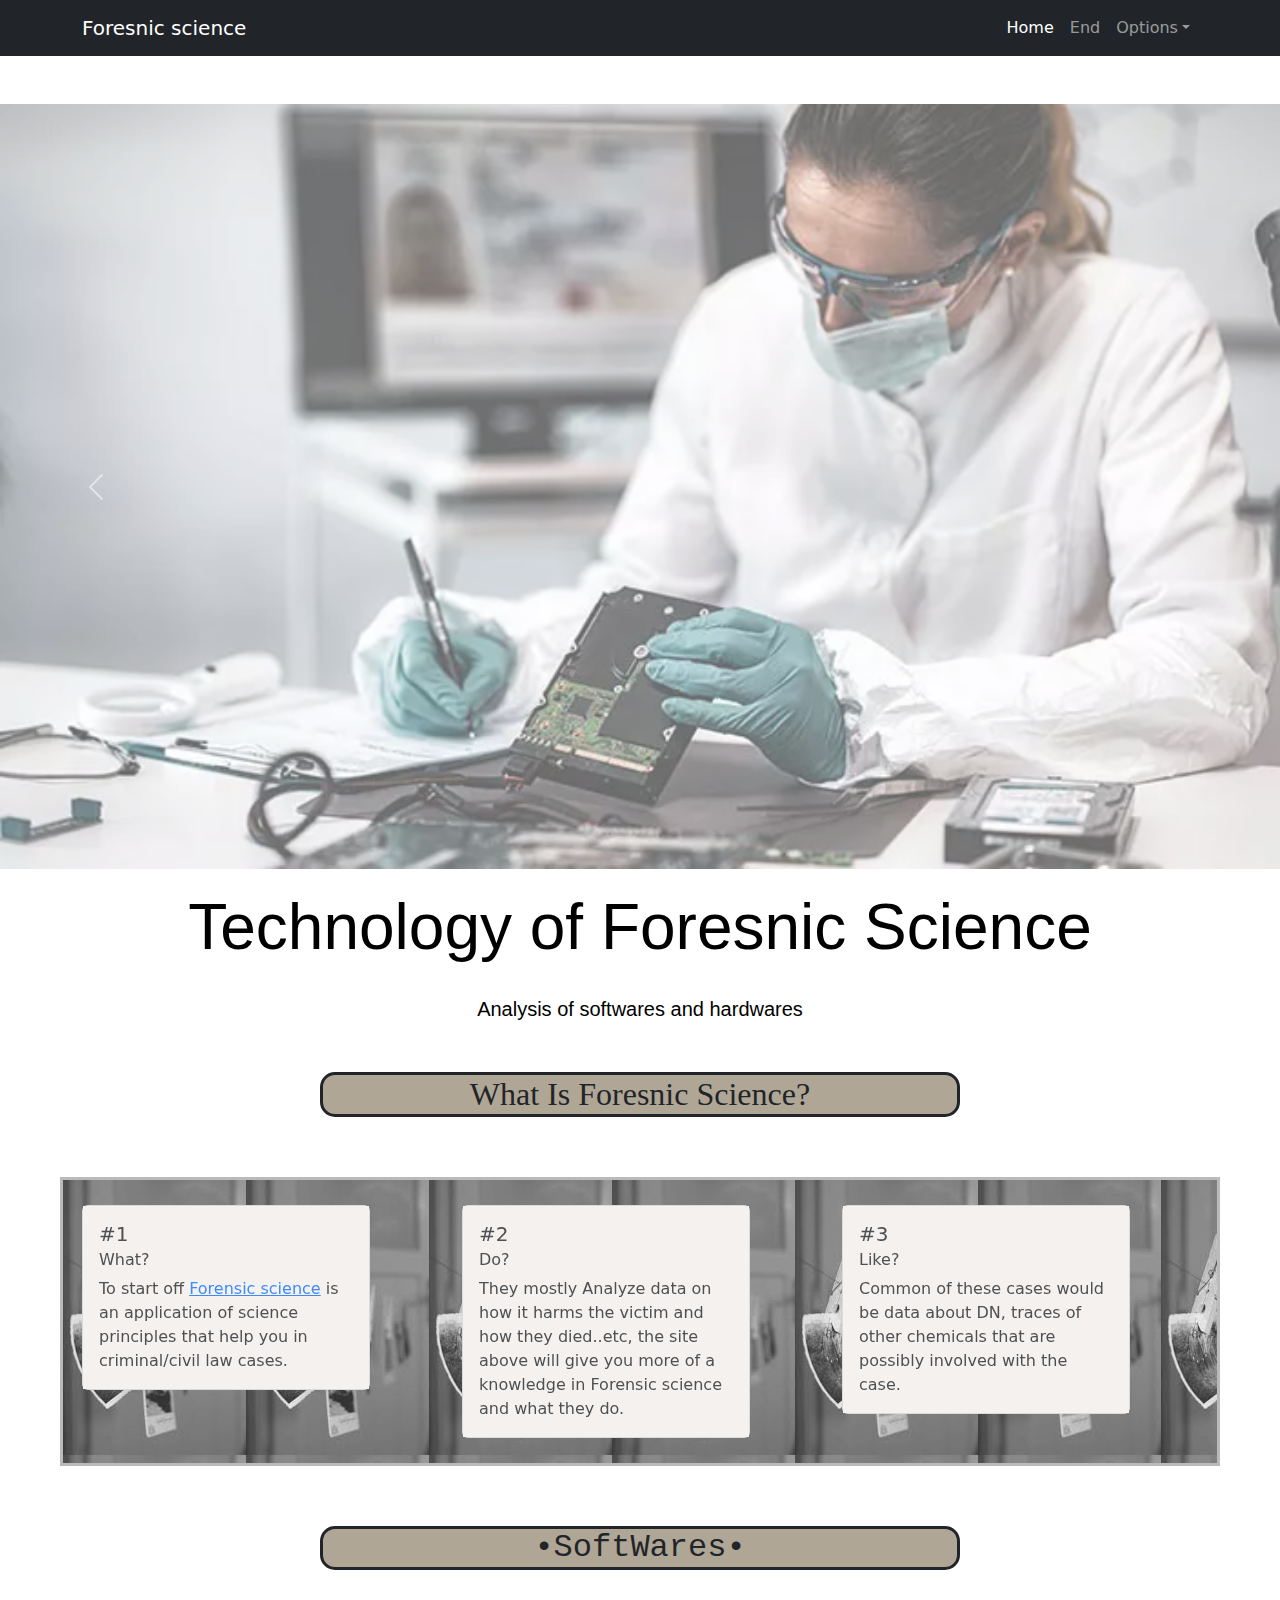
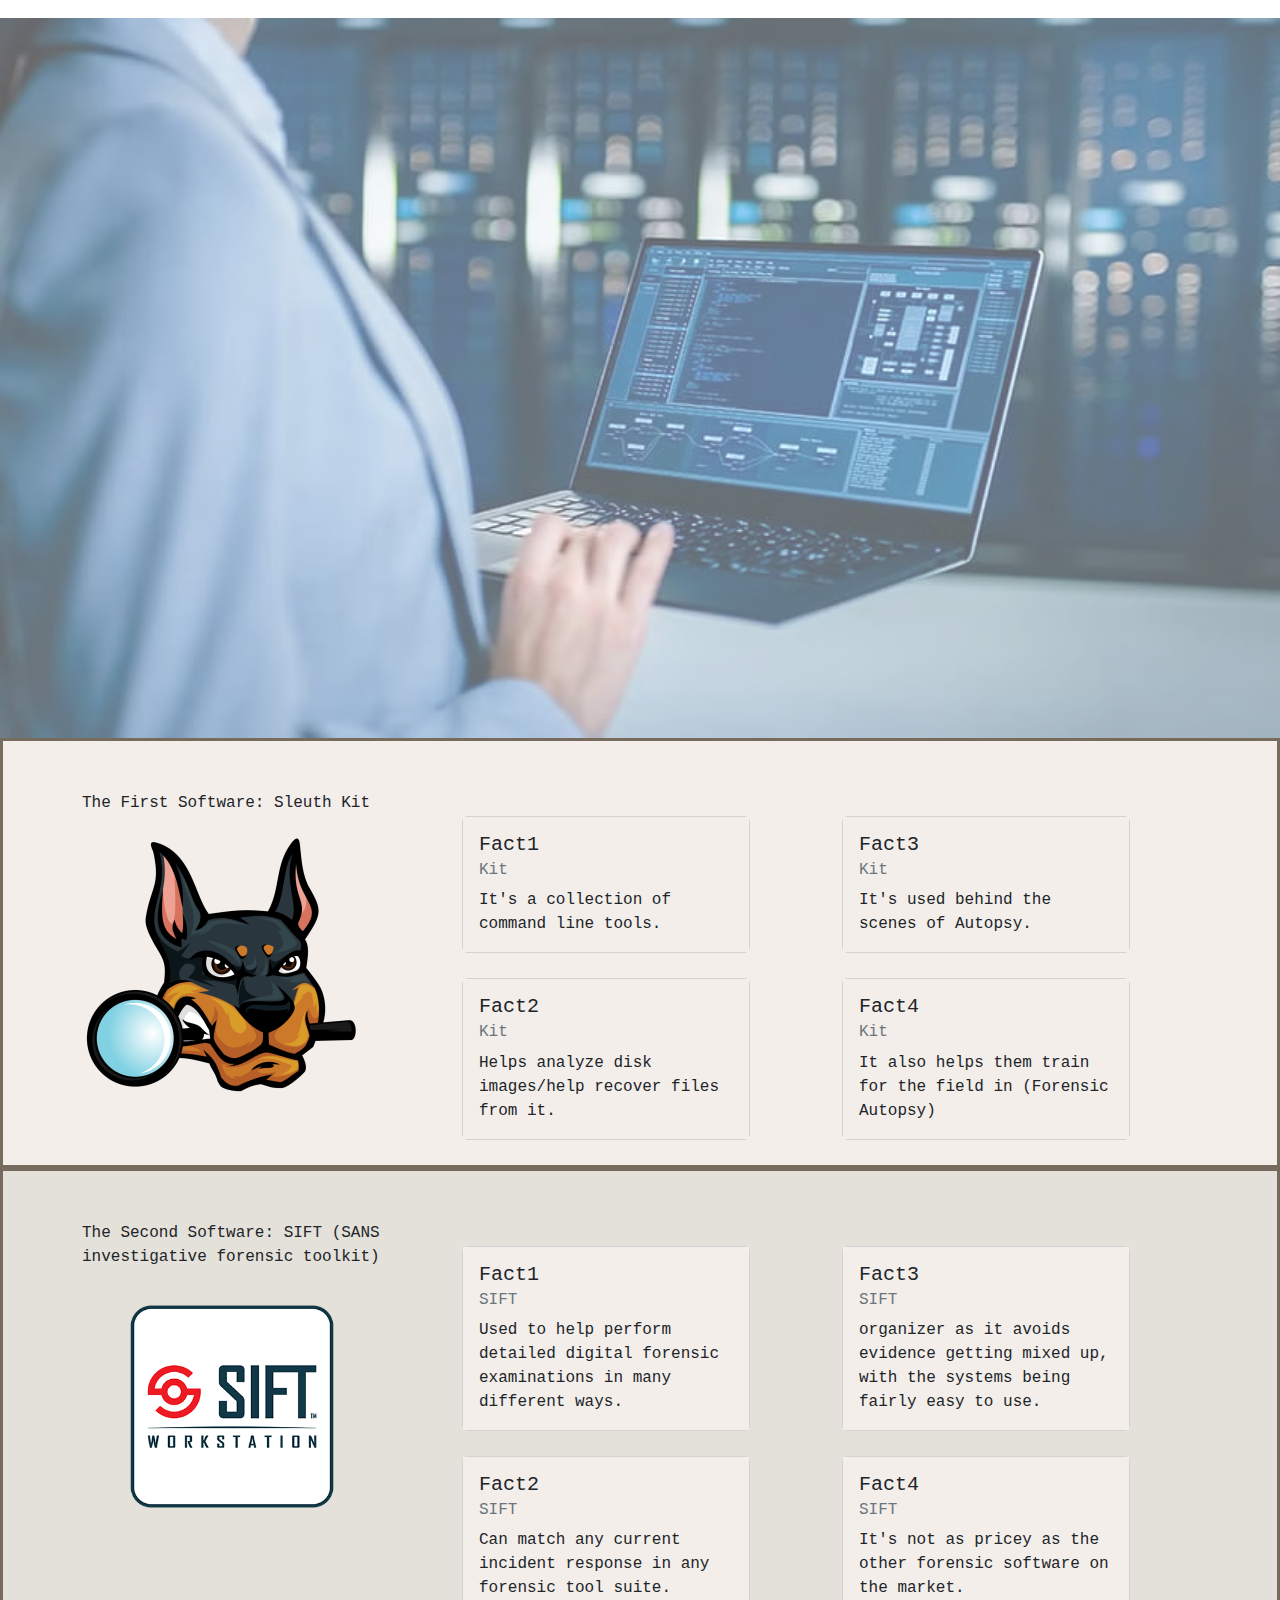
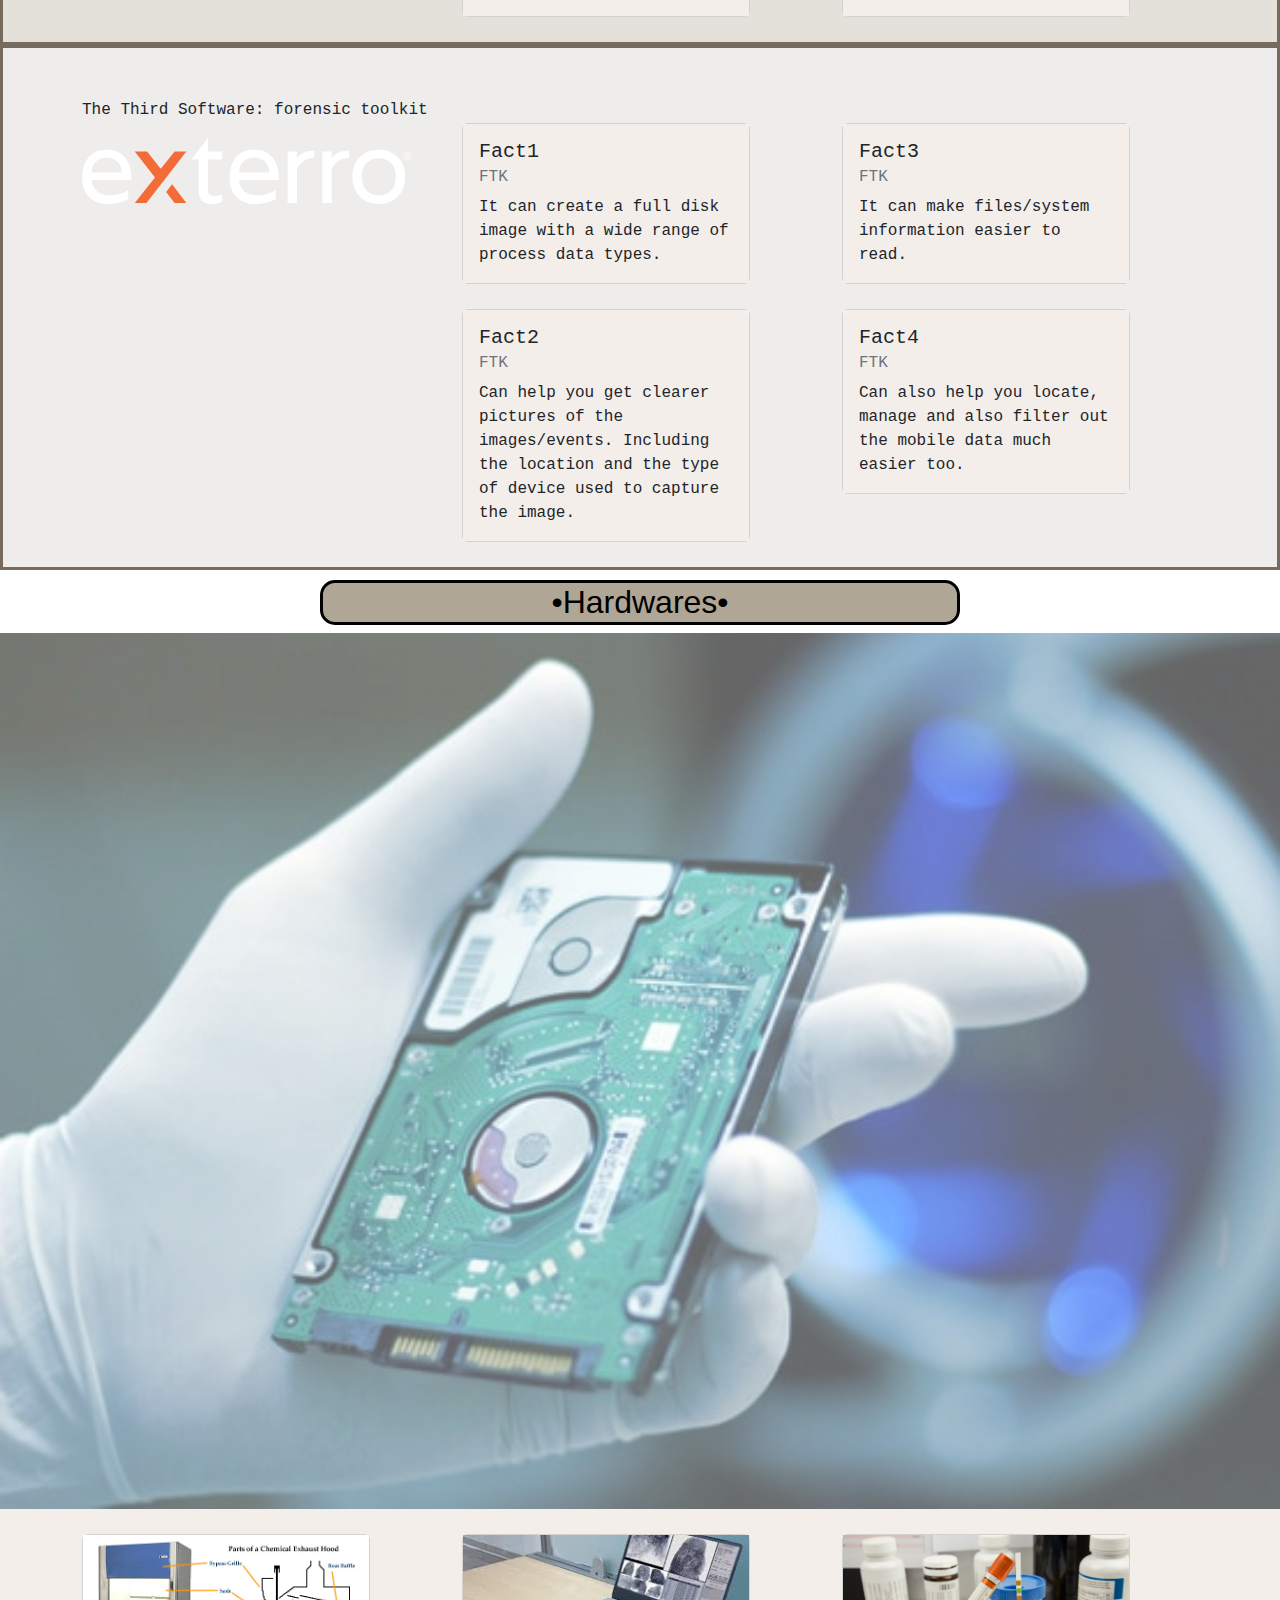
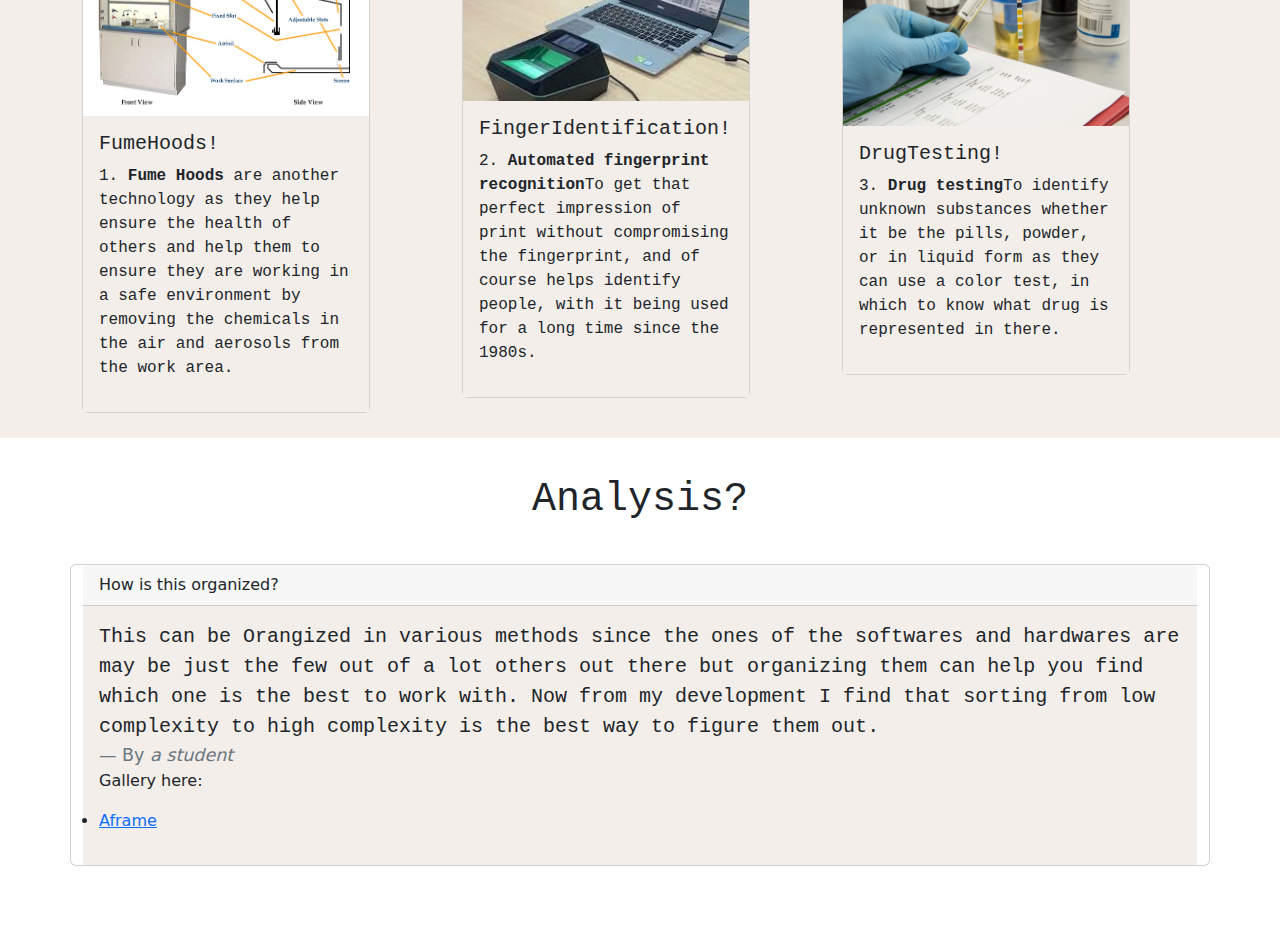
==== commit e46d9a18: "finished." ====
--- a/prep/startbootstrap-bare-gh-pages-project_page/index.html
+++ b/prep/startbootstrap-bare-gh-pages-project_page/index.html
@@ -12,32 +12,31 @@
     </head>
     <body>
         <!-- Responsive navbar-->
-        <nav class="navbar navbar-expand-lg navbar-dark bg-dark">
-            <div class="container">
-                <a class="navbar-brand" href="#">Foresnic Science</a>
-                <button class="navbar-toggler" type="button" data-bs-toggle="collapse" data-bs-target="#navbarSupportedContent" aria-controls="navbarSupportedContent" aria-expanded="false" aria-label="Toggle navigation"><span class="navbar-toggler-icon"></span></button>
-                <div class="collapse navbar-collapse" id="navbarSupportedContent">
-                    <ul class="navbar-nav ms-auto mb-2 mb-lg-0">
-                        <li class="nav-item"><a class="nav-link active" aria-current="page" href="#">Home</a></li>
-                        <li class="nav-item"><a class="nav-link" href="#">Link</a></li>
-                        <li class="nav-item dropdown">
-                            <a class="nav-link dropdown-toggle" id="navbarDropdown" href="#" role="button" data-bs-toggle="dropdown" aria-expanded="false">Dropdown</a>
-                            <ul class="dropdown-menu dropdown-menu-end" aria-labelledby="navbarDropdown">
-                                <li><a class="dropdown-item" href="#soft/hardware">Soft/Hardware</a></li>
-                                <li><a class="dropdown-item" href="#DO?">Context</a></li>
-                                <li><hr class="dropdown-divider" /></li>
-                                <li><a class="dropdown-item" href="#">Something else here</a></li>
-                            </ul>
-                        </li>
-                    </ul>
-                </div>
-            </div>
-        </nav>
-
+
+        <nav class="navbar navbar-expand-lg navbar-dark bg-dark" id= "Navbar">
+          <div class="container" id="Container0.0001">
+              <a class="navbar-brand" href="#">Foresnic science</a>
+              <button class="navbar-toggler" type="button" data-bs-toggle="collapse" data-bs-target="#navbarSupportedContent" aria-controls="navbarSupportedContent" aria-expanded="false" aria-label="Toggle navigation"><span class="navbar-toggler-icon"></span></button>
+              <div class="collapse navbar-collapse" id="navbarSupportedContent">
+                  <ul class="navbar-nav ms-auto mb-2 mb-lg-0">
+                      <li class="nav-item"><a class="nav-link active" aria-current="page" href="#topic">Home</a></li>
+                      <li class="nav-item"><a class="nav-link" href="#analysis">End</a></li>
+                      <li class="nav-item dropdown">
+                          <a class="nav-link dropdown-toggle" id="navbarDropdown" href="#" role="button" data-bs-toggle="dropdown" aria-expanded="false">Options</a>
+                          <ul class="dropdown-menu dropdown-menu-end" aria-labelledby="navbarDropdown">
+                              <li><a class="dropdown-item" href="#software">Software</a></li>
+                              <li><a class="dropdown-item" href="#hardware">Hardware</a></li>
+                              <li><hr class="dropdown-divider" /></li>
+                          </ul>
+                      </li>
+                  </ul>
+              </div>
+          </div>
+      </nav>
         <!-- Page content-->
 
   <!--Image-->
-  <div class="text-center mt-5">
+  <div class="text-center mt-5" id="topic">
 
     <div id="carouselExampleInterval" class="carousel slide" data-bs-ride="carousel">
         <div class="carousel-inner">
@@ -77,7 +76,7 @@
                      <div class="container-fluid1">
                         <div class="container">
                             <div class="row">
-                                <div class="col-md-4">
+                                <div class="col-lg-4">
 
                                         <!--card1-->
                                     <div class="card" style="width: 18rem;">
@@ -88,10 +87,10 @@
                                           </p>
                                         </div>
                                       </div>
-                                </div class="col-md-4">
-
-
-                                <div class="col-md-4">
+                                </div class="col-lg-4">
+
+
+                                <div class="col-lg-4">
                                     <!--card2-->
                                 <div class="card" style="width: 18rem;">
                                     <div class="card-body">
@@ -103,10 +102,10 @@
                                     </div>
                                   </div>
 
-                            </div class="col-md-4">
-
-                            <div class="col-md-4">
-                                <!--card3-->
+                            </div class="col-lg-4">
+                               <!--card3-->
+                            <div class="col-lg-4">
+
                             <div class="card" style="width: 18rem;">
                                 <div class="card-body">
                                   <h5 class="card-title">#3</h5>
@@ -116,14 +115,14 @@
                                 </div>
                             </div>
 
-                        </div class="col-md-4">
+                        </div class="col-lg-4">
 
                      </div class="row">
                 </div class="container">
             </div class="container-fluid1">
 
 <!--Software img slides-->
-<h2 class= "textsoft">•SoftWares•</h2>
+<h2 class= "textsoft" id="software">•SoftWares•</h2>
 <div class="text-center mt-5">
   <img src="assets.img/soft1.avif" class="image222" alt="soft1">
 </div class="text-center mt-5">
@@ -282,15 +281,18 @@
   </div class="container">
 </div class="container-fluid5">
 
-<!--Software img slides-->
-<h2 class= "texthard">•Hardwares•</h2>
+<!--Software img slides/HARDWARE-->
+
+<h2 class= "texthard" id="hardware">•Hardwares•</h2>
 <img src= "assets.img/hard2.jpg" alt="Hard2" class="Hard2">
 
+
+
 <div class="container-fluid6">
   <div class="container">
        <div class="row">
 
-<div class="col-md-4">
+<div class="col-lg-4">
  <div class="card" style="width: 18rem;">
   <img src="assets.img/fume.jpg" class="Imgcard3" alt="fumehoods">
   <div class="card-body">
@@ -298,9 +300,9 @@
     <p class="FumeTXT">1. <strong>Fume Hoods</strong> are another technology as they help ensure the health of others and help them to ensure they are working in a safe environment by removing the chemicals in the air and aerosols from the work area.</p>
   </div>
 </div>
-</div class="col-md-4">
-
-<div class="col-md-4">
+</div class="col-lg-4">
+
+<div class="col-lg-4">
   <div class="card" style="width: 18rem;">
    <img src="assets.img/finger.jpeg" class="Imgcard3" alt="Finger">
    <div class="card-body">
@@ -308,25 +310,25 @@
      <p class="TXT">2. <strong>Automated fingerprint recognition</strong>To get that perfect impression of print without compromising the fingerprint, and of course helps identify people, with it being used for a long time since the 1980s.</p>
    </div>
  </div>
- </div class="col-md-4">
-
-
- <div class="col-md-4">
+ </div class="col-lg-4">
+
+
+ <div class="col-lg-4">
   <div class="card" style="width: 18rem;">
-   <img src="assets.img/drug.jpeg" class="Imgcard3" alt="Drugimg">
+   <img src="assets.img/drug.jpeg" class="Imgcard3" alt="Drug test">
    <div class="card-body">
      <h5 class="DrugTXT">DrugTesting!</h5>
      <p class="DrugTXT">3. <strong>Drug testing</strong>To identify unknown substances whether it be the pills, powder, or in liquid form as they can use a color test, in which to know what drug is represented in there.</p>
    </div>
  </div>
- </div class="col-md-4">
+ </div class="col-lg-4">
 
 </div class="row">
 </div class="container">
   </div class="container-fluid6">
 
   <!--analysis-->
-  <h1 class="Organize">Analysis?</h1>
+  <h1 class="Organize" id="analysis">Analysis?</h1>
 
   <div class="container-fluid7">
     <div class="container">
@@ -338,15 +340,17 @@
     </div>
     <div class="card-body">
       <blockquote class="blockquote mb-0">
-        <p class="TXTend">This can be Orangized in various methods sicne the ones of the softwares and hardwares are may be just the few out of a lot others out thier but organizing them can help you find which one is the best to work with. Nad from my development I find that Sortingit form low complexity to high complexity is the best way to figure them out.</p>
+        <p class="TXTend">This can be Orangized in various methods since the ones of the softwares and hardwares are may be just the few out of a lot others out there but organizing them can help you find which one is the best to work with. Now from my development I find that sorting from low complexity to high complexity is the best way to figure them out.</p>
         <footer class="blockquote-footer">By <cite title="Source Title">a student</cite></footer>
       </blockquote>
+      <p>Gallery here:  <li><a href="Aframe.html" class="aframe">Aframe</a></li></p>
     </div>
   </div>
 
 </div class="row">
 </div class="container">
   </div class="container-fluid7">
+
 
         <!-- Bootstrap core JS-->
         <script src="https://cdn.jsdelivr.net/npm/bootstrap@5.2.3/dist/js/bootstrap.bundle.min.js"></script>
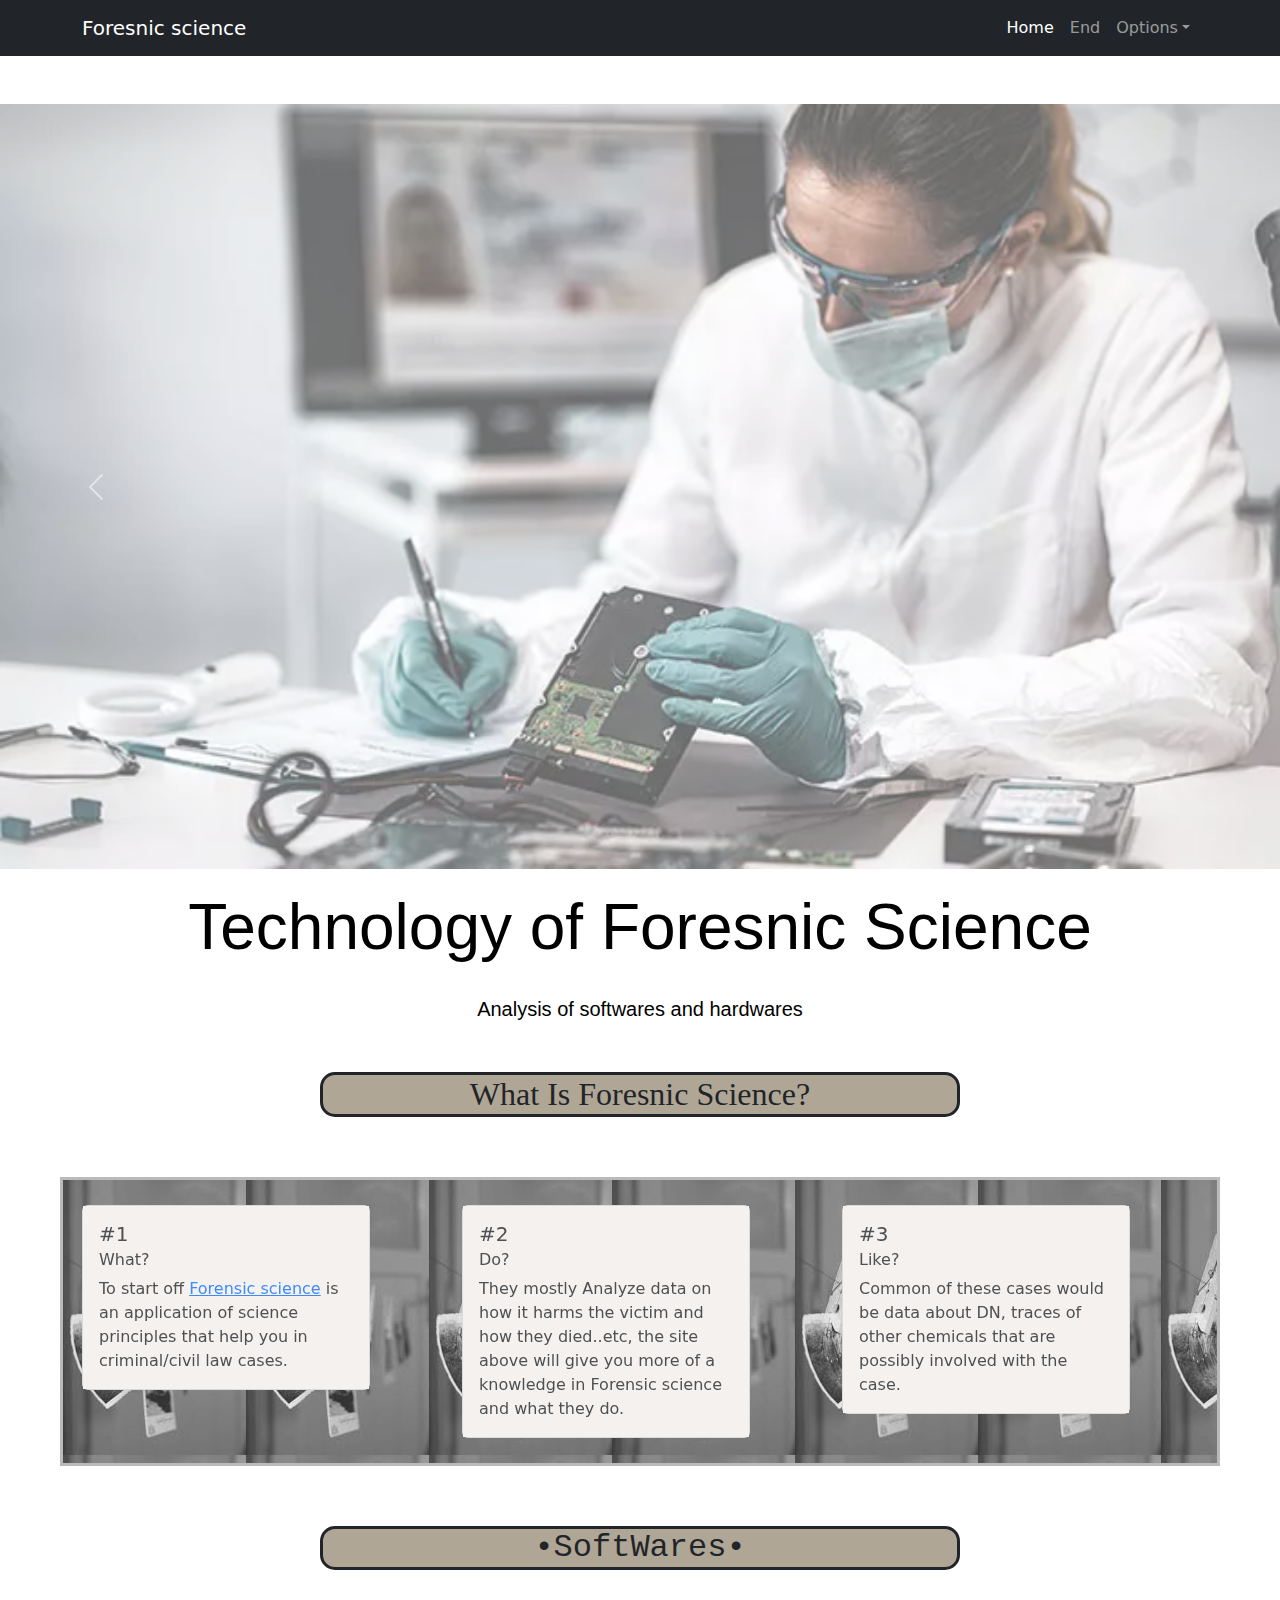
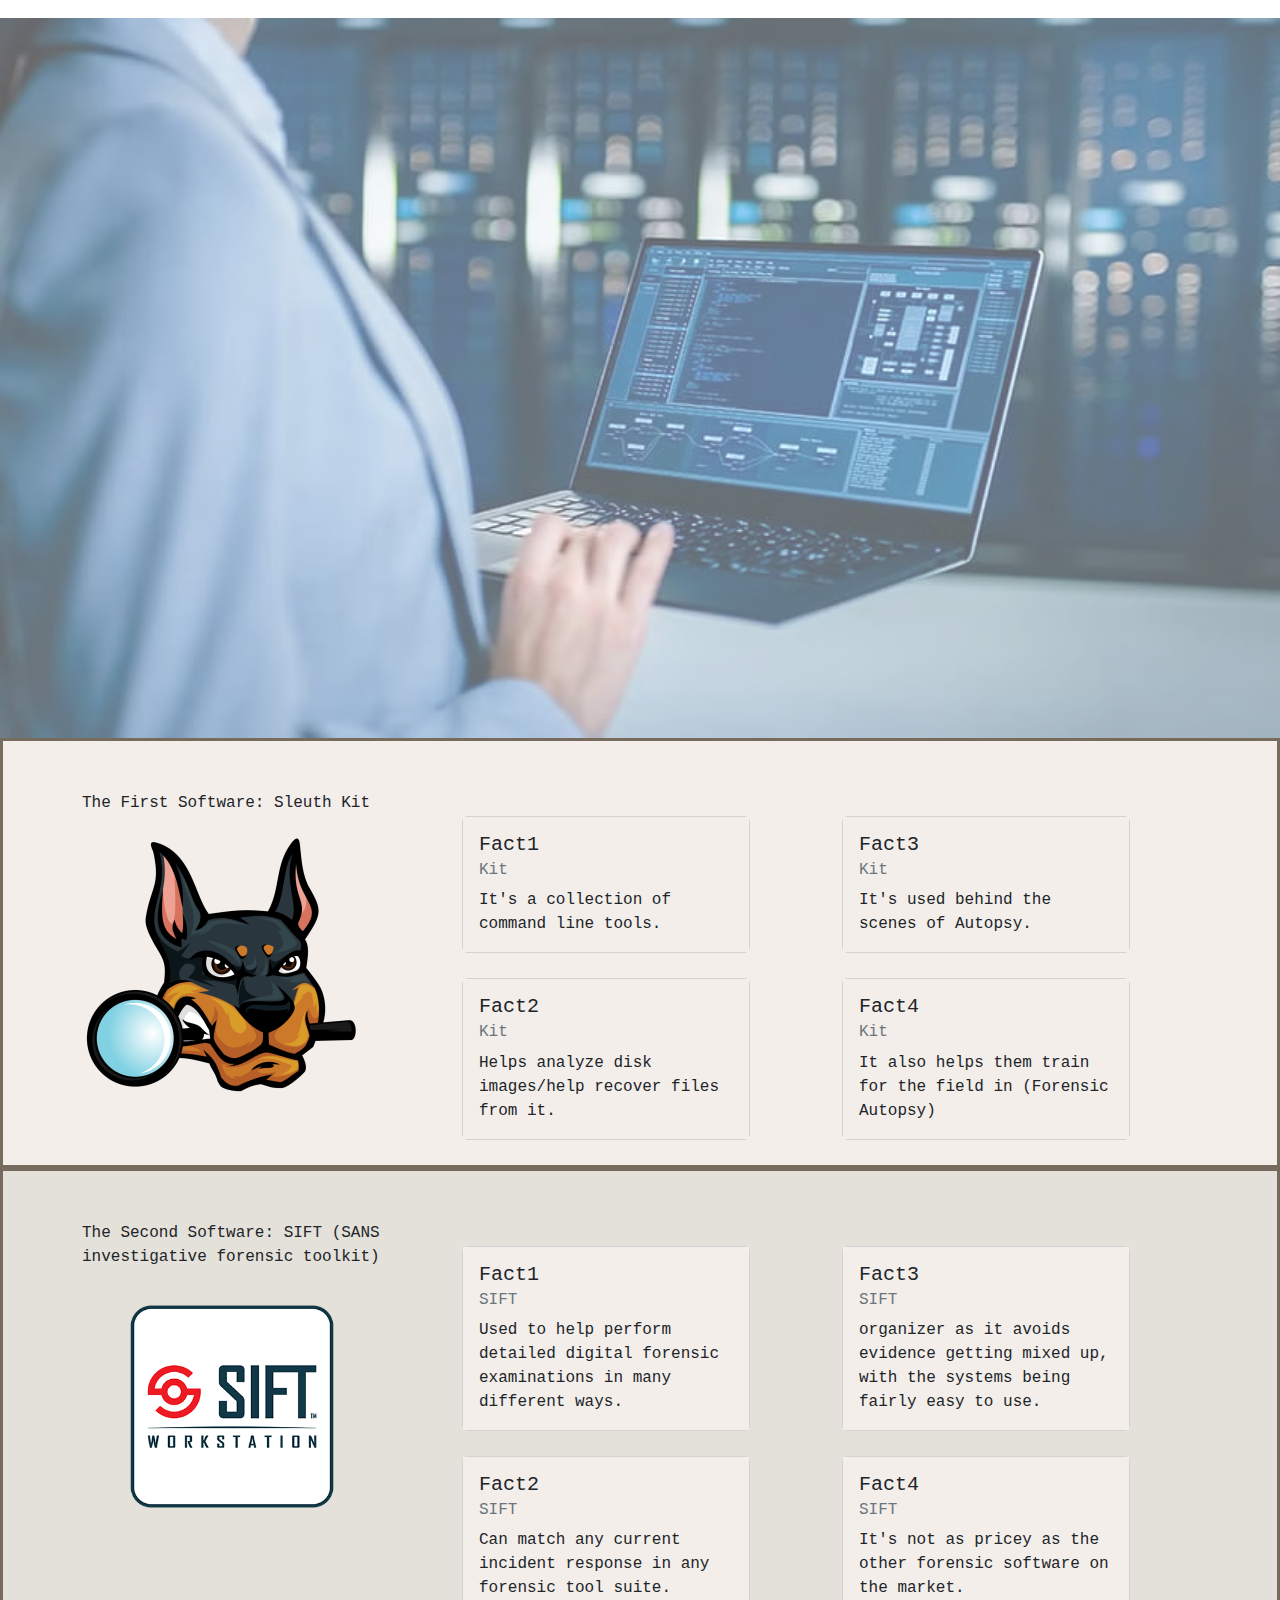
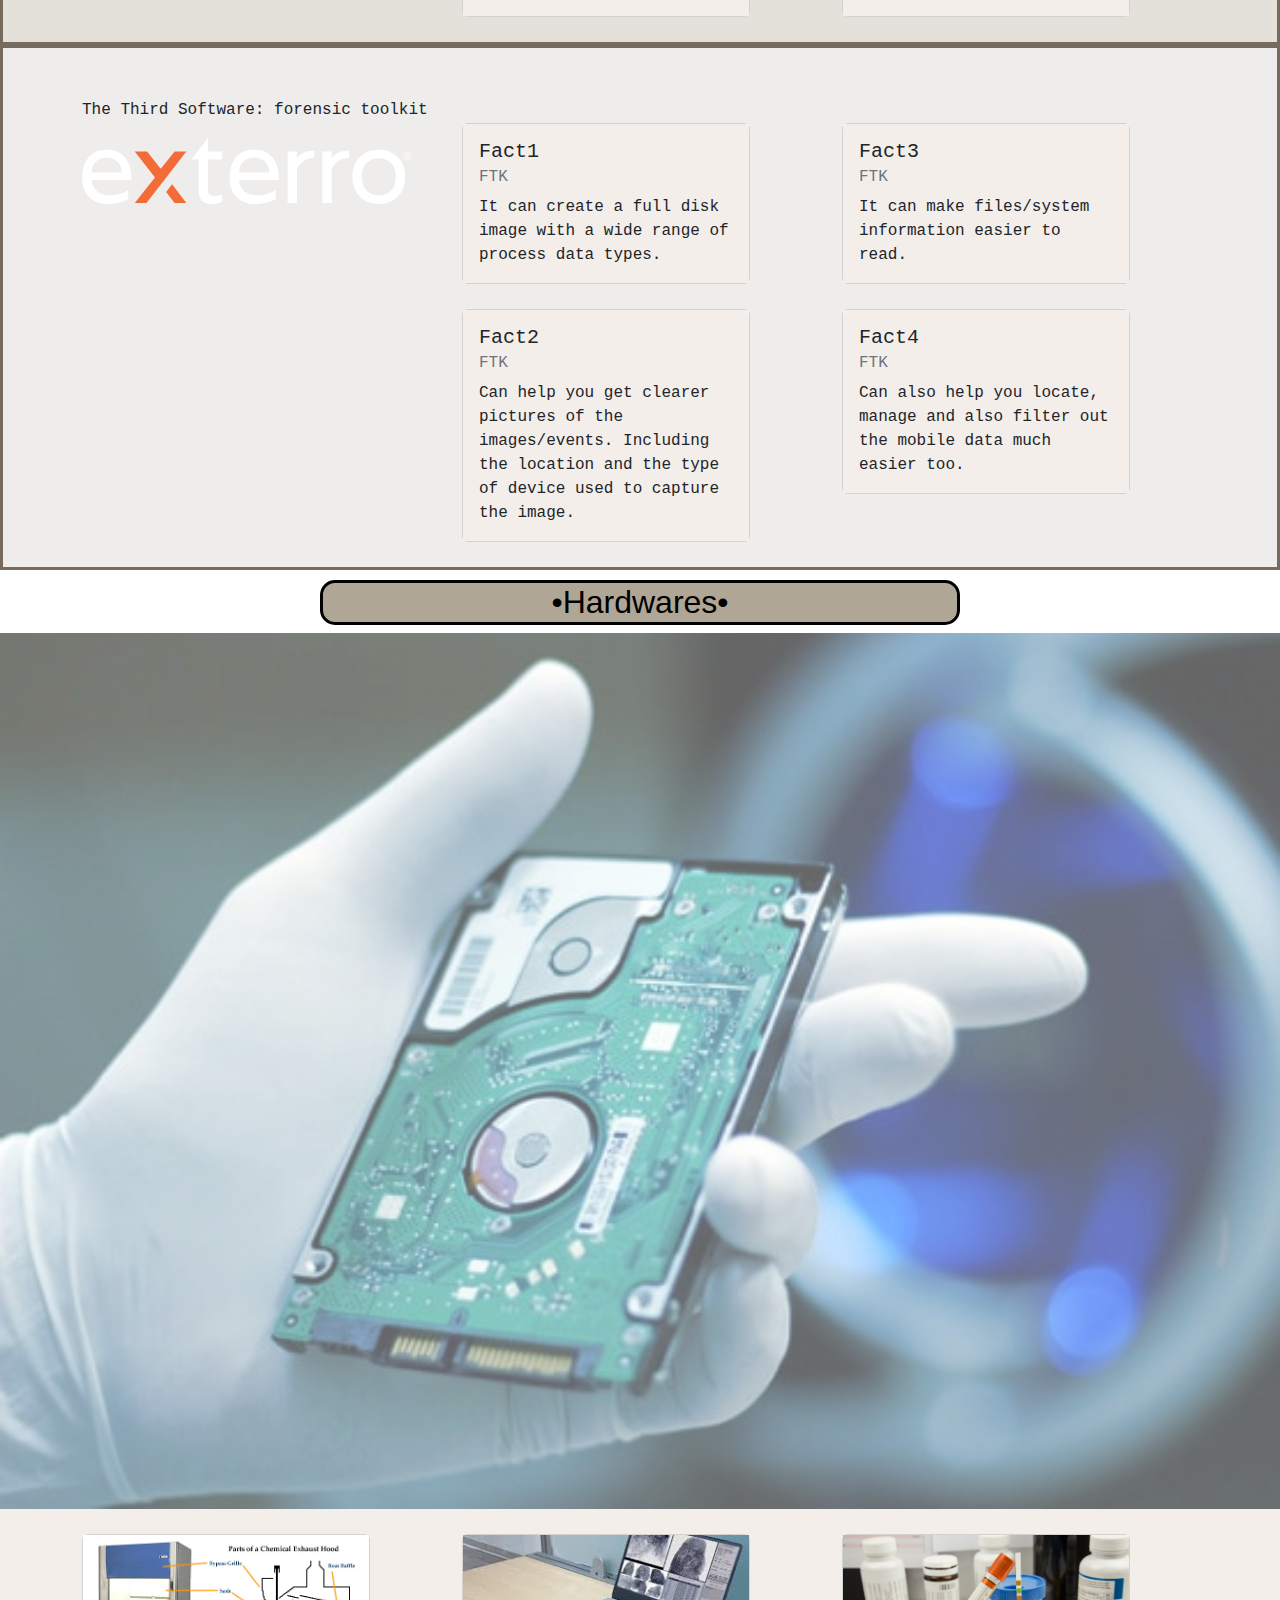
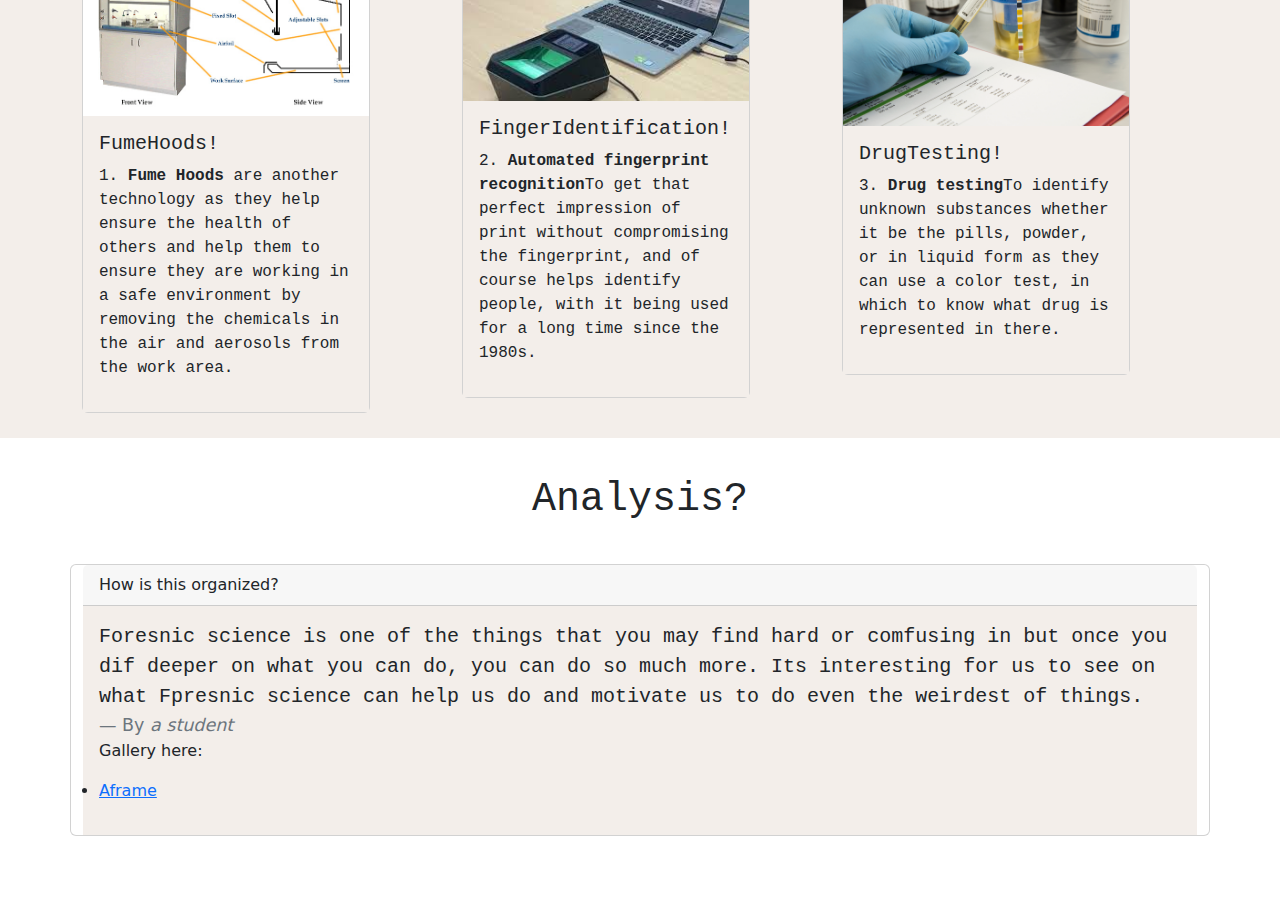
==== commit 94f384e1: "finished." ====
--- a/prep/startbootstrap-bare-gh-pages-project_page/index.html
+++ b/prep/startbootstrap-bare-gh-pages-project_page/index.html
@@ -340,7 +340,7 @@
     </div>
     <div class="card-body">
       <blockquote class="blockquote mb-0">
-        <p class="TXTend">This can be Orangized in various methods since the ones of the softwares and hardwares are may be just the few out of a lot others out there but organizing them can help you find which one is the best to work with. Now from my development I find that sorting from low complexity to high complexity is the best way to figure them out.</p>
+        <p class="TXTend">Foresnic science is one of the things that you may find hard or comfusing in but once you dif deeper on what you can do, you can do so much more. Its interesting for us to see on what Fpresnic science can help us do and motivate us to do even the weirdest of things.</p>
         <footer class="blockquote-footer">By <cite title="Source Title">a student</cite></footer>
       </blockquote>
       <p>Gallery here:  <li><a href="Aframe.html" class="aframe">Aframe</a></li></p>
